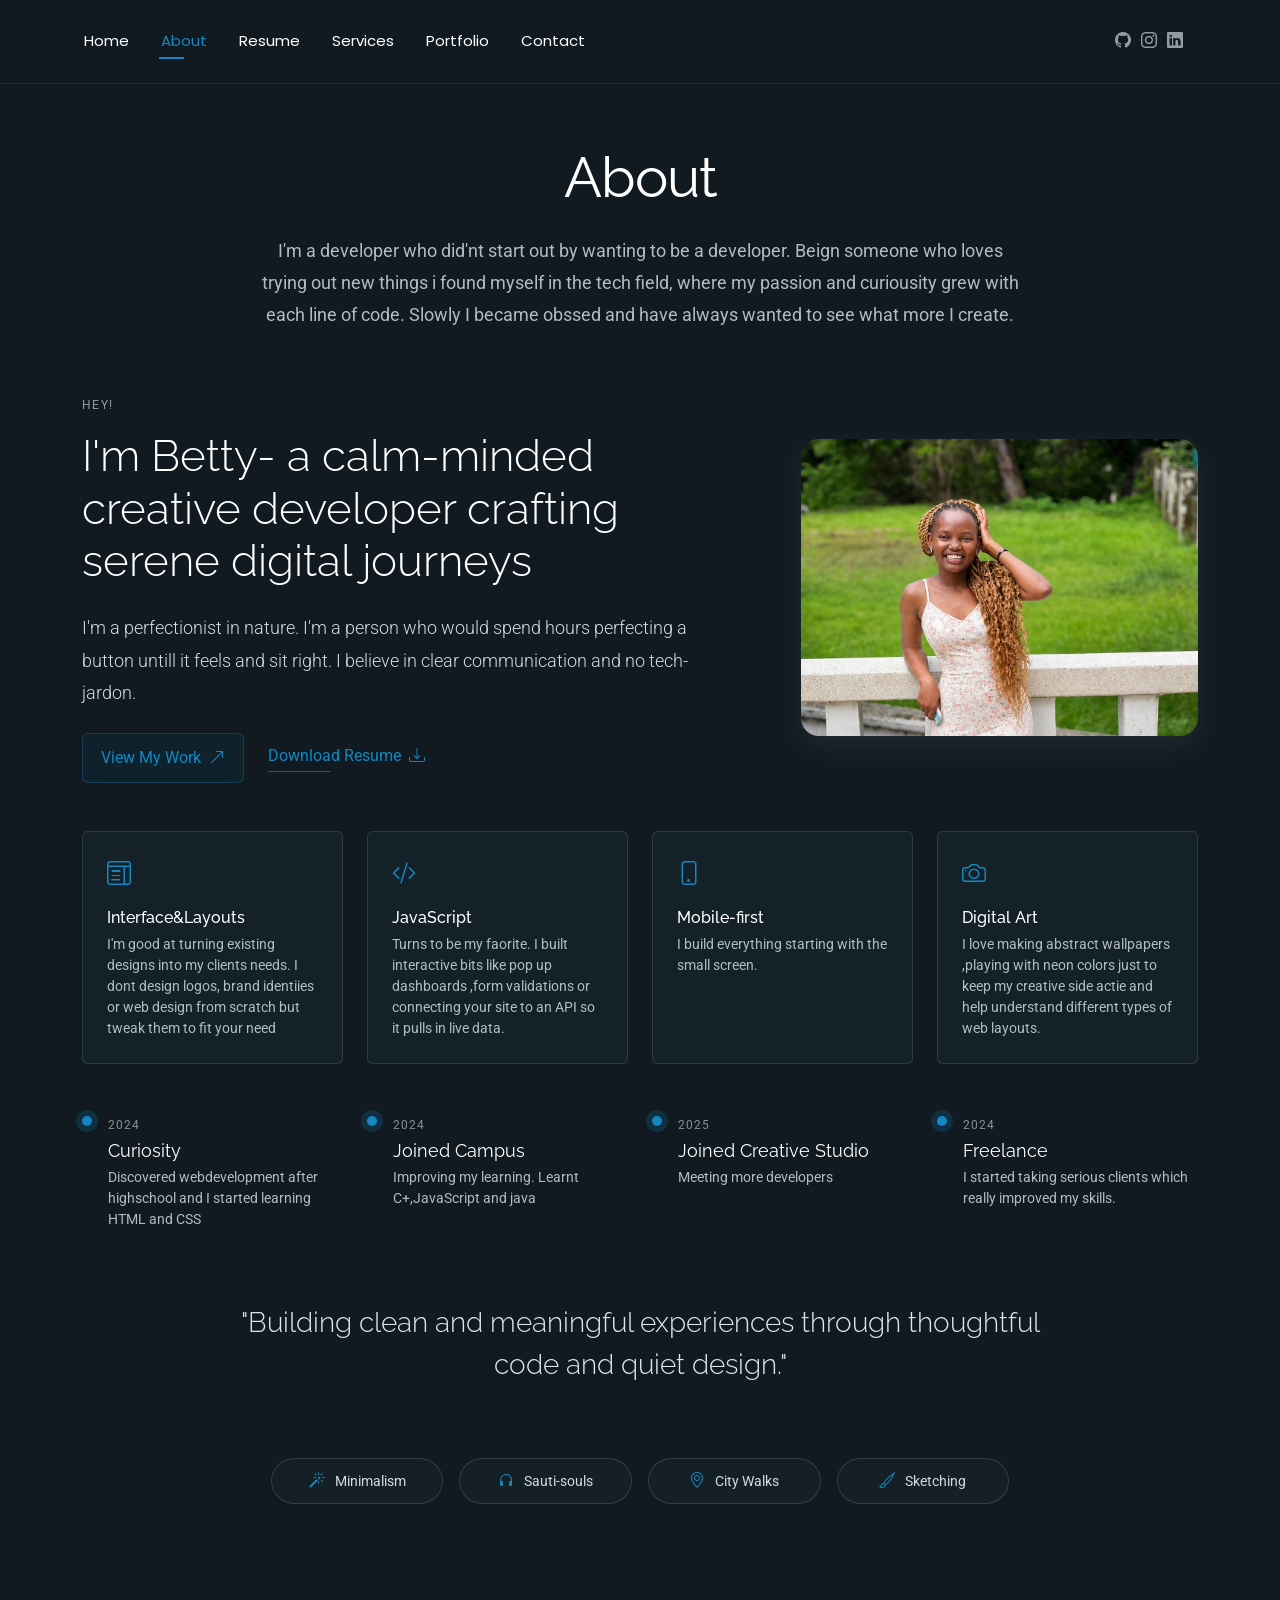
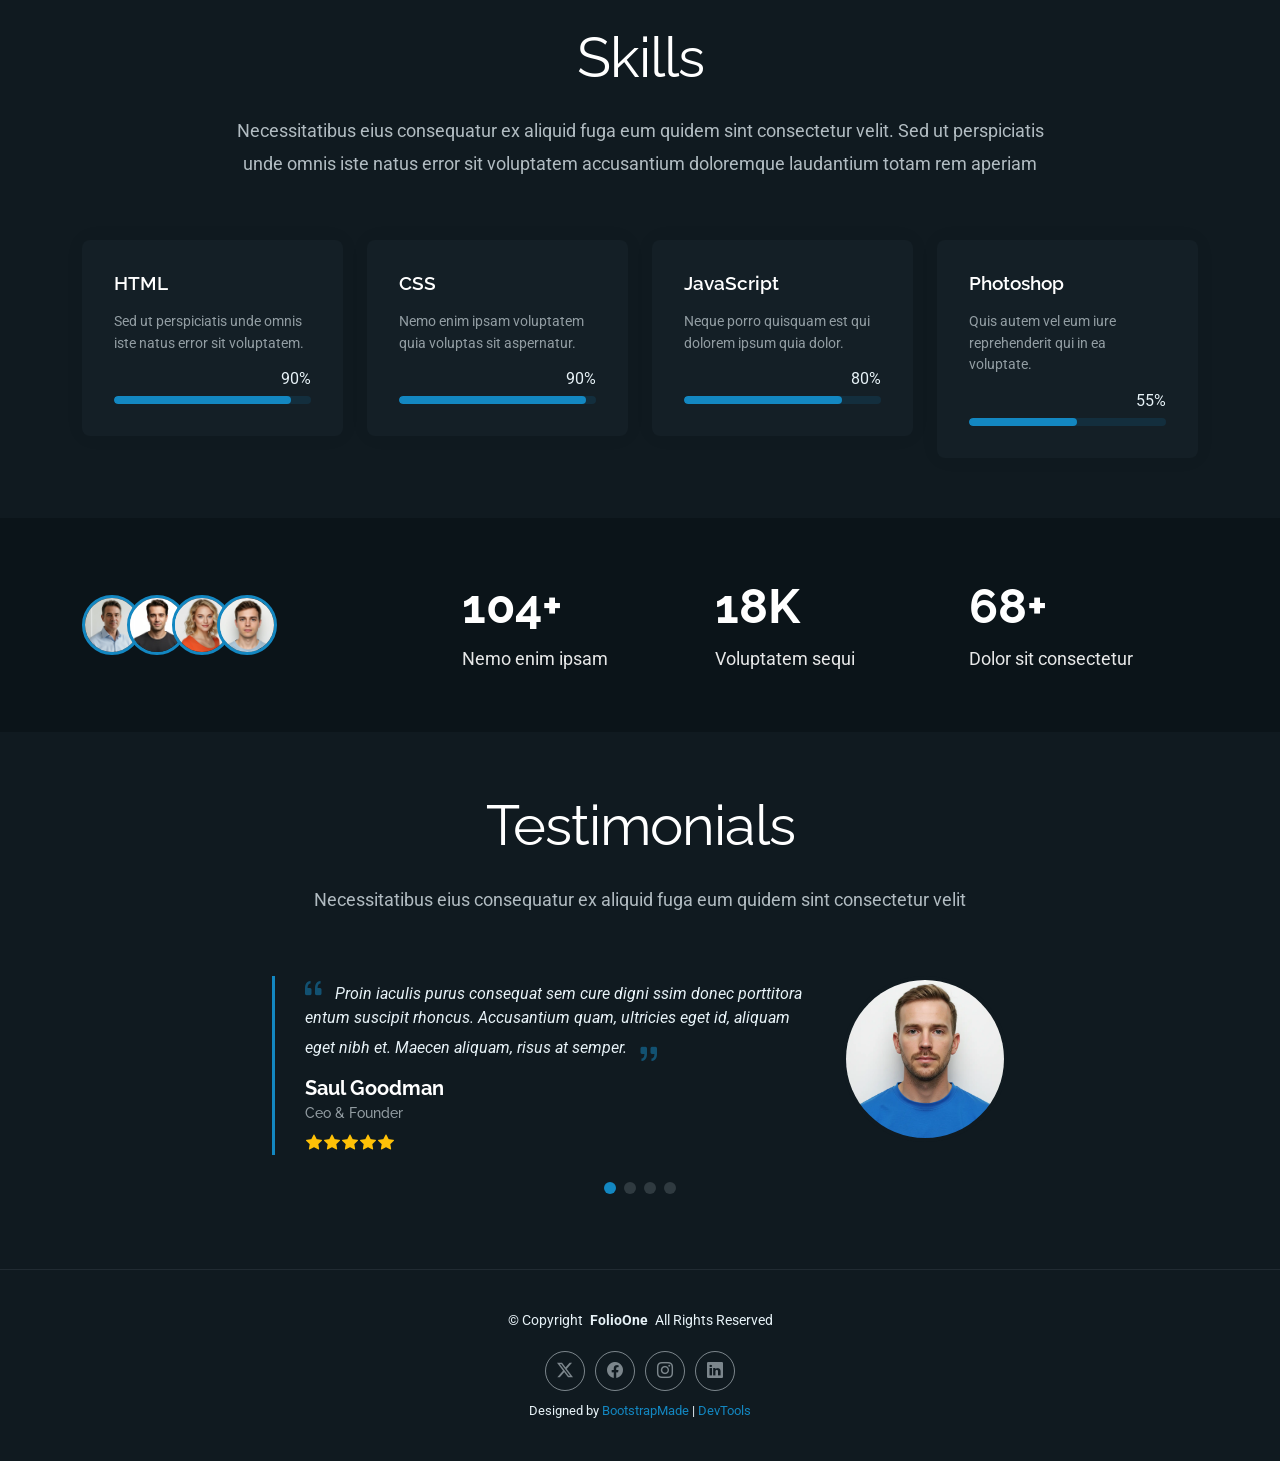
==== FolioOne/about.html @ 1ecd0d60 "my first commit" ====
<!DOCTYPE html>
<html lang="en">

<head>
  <meta charset="utf-8">
  <meta content="width=device-width, initial-scale=1.0" name="viewport">
  <title>About - betty-mutheu</title>
  <meta name="description" content="">
  <meta name="keywords" content="">

  <!-- Favicons -->
  <link href="assets/img/favicon.png" rel="icon">
  <link href="assets/img/apple-touch-icon.png" rel="apple-touch-icon">

  <!-- Fonts -->
  <link href="https://fonts.googleapis.com" rel="preconnect">
  <link href="https://fonts.gstatic.com" rel="preconnect" crossorigin>
  <link href="https://fonts.googleapis.com/css2?family=Roboto:ital,wght@0,100;0,300;0,400;0,500;0,700;0,900;1,100;1,300;1,400;1,500;1,700;1,900&family=Poppins:ital,wght@0,100;0,200;0,300;0,400;0,500;0,600;0,700;0,800;0,900;1,100;1,200;1,300;1,400;1,500;1,600;1,700;1,800;1,900&family=Raleway:ital,wght@0,100;0,200;0,300;0,400;0,500;0,600;0,700;0,800;0,900;1,100;1,200;1,300;1,400;1,500;1,600;1,700;1,800;1,900&display=swap" rel="stylesheet">

  <!-- Vendor CSS Files -->
  <link href="assets/vendor/bootstrap/css/bootstrap.min.css" rel="stylesheet">
  <link href="assets/vendor/bootstrap-icons/bootstrap-icons.css" rel="stylesheet">
  <link href="assets/vendor/aos/aos.css" rel="stylesheet">
  <link href="assets/vendor/swiper/swiper-bundle.min.css" rel="stylesheet">
  <link href="assets/vendor/glightbox/css/glightbox.min.css" rel="stylesheet">

  <!-- Main CSS File -->
  <link href="assets/css/main.css" rel="stylesheet">

  <!-- =======================================================
  * Template Name: FolioOne
  * Template URL: https://bootstrapmade.com/folioone-bootstrap-portfolio-website-template/
  * Updated: Aug 23 2025 with Bootstrap v5.3.7
  * Author: BootstrapMade.com
  * License: https://bootstrapmade.com/license/
  ======================================================== -->
</head>

<body class="about-page">

  <header id="header" class="header d-flex align-items-center light-background sticky-top">
    <div class="container position-relative d-flex align-items-center justify-content-between">

      <!-- <a href="index.html" class="logo d-flex align-items-center me-auto me-xl-0">
      <img src="assets/img/logo.webp" alt="">
      <h1 class="sitename">FolioOne</h1> 
    </a> -->

      <nav id="navmenu" class="navmenu">
        <ul>
          <li><a href="index.html">Home</a></li>
          <li><a href="about.html" class="active">About</a></li>
          <li><a href="resume.html">Resume</a></li>
          <li><a href="services.html">Services</a></li>
          <li><a href="portfolio.html">Portfolio</a></li>
          <li><a href="contact.html">Contact</a></li>
        </ul>
        <i class="mobile-nav-toggle d-xl-none bi bi-list"></i>
      </nav>

      <div class="header-social-links">
        <a href="https://github.com/BettyInCode" class="github"><i class="bi bi-github"></i></a>
        <a href="https://www.instagram.com/miss.mutheu_b?stkn=MXByYXBncjUydWx3aQ%3D%3D" class="instagram"><i class="bi bi-instagram"></i></a>
        <a href="https://www.linkedin.com/in/betty-mutheu-70a100353/"" class="linkedin"><i class="bi bi-linkedin"></i></a>
      </div>

    </div>
  </header>

  <main class="main">

    <!-- About Section -->
    <section id="about" class="about section">

      <!-- Section Title -->
      <div class="container section-title" data-aos="fade-up">
        <h2>About</h2>
        <p>I'm a developer who did'nt start out by wanting to be a developer. Beign someone who loves trying out new things i found myself in the tech field,
          where my passion and curiousity grew with each line of code. Slowly I became obssed and have always wanted to see what more I create.
        </p>
      </div><!-- End Section Title -->

      <div class="container" data-aos="fade-up" data-aos-delay="100">

        <!-- Intro + Photo -->
        <div class="row align-items-center justify-content-between gy-5 mb-5">
          <div class="col-lg-7" data-aos="fade-right" data-aos-delay="150">
            <div class="intro-content">
              <span class="eyebrow">Hey!</span>
              <h2 class="headline">I'm Betty- a calm-minded creative developer crafting serene digital journeys</h2>
              <p class="lead">
                I'm a perfectionist in nature. I'm a person who would spend hours perfecting a button untill it feels and sit right.
                I believe in clear communication and no tech-jardon.
              </p>

              <div class="cta-group">
                <a href="#portfolio" class="btn-ghost">
                  View My Work <i class="bi bi-arrow-up-right"></i>
                </a>
                <a href="#" class="link-underline">
                  Download Resume <i class="bi bi-download"></i>
                </a>
              </div>
            </div>
          </div>

          <div class="col-lg-5" data-aos="zoom-in" data-aos-delay="250">
            <figure class="profile-figure text-center text-lg-end">
              <img src="assets/img/profile/Katheu.jpg" alt="Portrait of Betty" class="img-fluid profile-photo">
            </figure>
          </div>
        </div>
        <!-- End Intro + Photo -->

        <!-- Skills Grid -->
        <div class="mb-5">
          <div class="row g-4">
            <div class="col-6 col-md-4 col-lg-3" data-aos="fade-up" data-aos-delay="120">
              <div class="skill-item">
                <i class="bi bi-layout-text-window"></i>
                <h3>Interface&Layouts</h3>
                <p>I'm good at turning existing designs into my clients needs. I dont design logos, brand identiies or web design 
                  from scratch but tweak them to fit your need</p>
              </div>
            </div>
            <div class="col-6 col-md-4 col-lg-3" data-aos="fade-up" data-aos-delay="180">
              <div class="skill-item">
                <i class="bi bi-code-slash"></i>
                <h3>JavaScript</h3>
                <p>Turns to be my faorite. I built interactive bits like pop up dashboards ,form validations or connecting your 
                  site to an API so it pulls in live data.
                </p>
              </div>
            </div>
            <div class="col-6 col-md-4 col-lg-3" data-aos="fade-up" data-aos-delay="240">
              <div class="skill-item">
                <i class="bi bi-phone"></i>
                <h3>Mobile-first</h3>
                <p>I build everything starting with the small screen.</p>
              </div>
            </div>
            <div class="col-6 col-md-4 col-lg-3" data-aos="fade-up" data-aos-delay="300">
              <div class="skill-item">
                <i class="bi bi-camera"></i>
                <h3>Digital Art</h3>
                <p>I love making abstract wallpapers ,playing with neon colors just to keep my creative side actie and help 
                  understand different types of web layouts.
                </p>
              </div>
            </div>
          </div>
        </div>
        <!-- End Skills Grid -->

        <!-- Journey Timeline -->
        <div class="mb-5">
          <div class="row g-4">
            <div class="col-md-6 col-lg-3" data-aos="fade-up" data-aos-delay="120">
              <article class="timeline-item">
                <span class="dot"></span>
                <time>2024</time>
                <h4>Curiosity</h4>
                <p>Discovered webdevelopment after highschool and I started learning HTML and CSS</p>
              </article>
            </div>
            <div class="col-md-6 col-lg-3" data-aos="fade-up" data-aos-delay="180">
              <article class="timeline-item">
                <span class="dot"></span>
                <time>2024</time>
                <h4>Joined Campus</h4>
                <p>Improving my learning. Learnt C+,JavaScript and java</p>
              </article>
            </div>
            <div class="col-md-6 col-lg-3" data-aos="fade-up" data-aos-delay="240">
              <article class="timeline-item">
                <span class="dot"></span>
                <time>2025</time>
                <h4>Joined Creative Studio</h4>
                <p>Meeting more developers</p>
              </article>
            </div>
            <div class="col-md-6 col-lg-3" data-aos="fade-up" data-aos-delay="300">
              <article class="timeline-item">
                <span class="dot"></span>
                <time>2024</time>
                <h4>Freelance</h4>
                <p>I started taking serious clients which really improved my skills.</p>
              </article>
            </div>
          </div>
        </div>
        <!-- End Journey Timeline -->

        <!-- Quote -->
        <blockquote class="personal-quote text-center mb-5" data-aos="fade-down" data-aos-delay="200">
          <p>"Building clean and meaningful experiences through thoughtful code and quiet design."</p>
        </blockquote>
        <!-- End Quote -->

        <!-- Fun Facts -->
        <div class="row g-3 justify-content-center">
          <div class="col-6 col-md-3 col-lg-2" data-aos="zoom-in" data-aos-delay="120">
            <div class="fact-pill">
              <i class="bi bi-magic"></i>
              <span>Minimalism</span>
            </div>
          </div>
          <div class="col-6 col-md-3 col-lg-2" data-aos="zoom-in" data-aos-delay="160">
            <div class="fact-pill">
              <i class="bi bi-headphones"></i>
              <span>Sauti-souls</span>
            </div>
          </div>
          <div class="col-6 col-md-3 col-lg-2" data-aos="zoom-in" data-aos-delay="200">
            <div class="fact-pill">
              <i class="bi bi-geo-alt"></i>
              <span>City Walks</span>
            </div>
          </div>
          <div class="col-6 col-md-3 col-lg-2" data-aos="zoom-in" data-aos-delay="240">
            <div class="fact-pill">
              <i class="bi bi-brush"></i>
              <span>Sketching</span>
            </div>
          </div>
        </div>
        <!-- End Fun Facts -->

      </div>

    </section><!-- /About Section -->

    <!-- Skills Section -->
    <section id="skills" class="skills section">

      <!-- Section Title -->
      <div class="container section-title" data-aos="fade-up">
        <h2>Skills</h2>
        <p>Necessitatibus eius consequatur ex aliquid fuga eum quidem sint consectetur velit. Sed ut perspiciatis unde omnis iste natus error sit voluptatem accusantium doloremque laudantium totam rem aperiam</p>
      </div><!-- End Section Title -->

      <div class="container" data-aos="fade-up" data-aos-delay="100">

        <div class="row g-4 skills-animation">

          <div class="col-md-6 col-lg-3" data-aos="fade-up" data-aos-delay="100">
            <div class="skill-box">
              <h3>HTML</h3>
              <p>Sed ut perspiciatis unde omnis iste natus error sit voluptatem.</p>
              <span class="text-end d-block">90%</span>
              <div class="progress">
                <div class="progress-bar" role="progressbar" aria-valuenow="90" aria-valuemin="0" aria-valuemax="100"></div>
              </div>
            </div>
          </div>

          <div class="col-md-6 col-lg-3" data-aos="fade-up" data-aos-delay="200">
            <div class="skill-box">
              <h3>CSS</h3>
              <p>Nemo enim ipsam voluptatem quia voluptas sit aspernatur.</p>
              <span class="text-end d-block">90%</span>
              <div class="progress">
                <div class="progress-bar" role="progressbar" aria-valuenow="95" aria-valuemin="0" aria-valuemax="100"></div>
              </div>
            </div>
          </div>

          <div class="col-md-6 col-lg-3" data-aos="fade-up" data-aos-delay="300">
            <div class="skill-box">
              <h3>JavaScript</h3>
              <p>Neque porro quisquam est qui dolorem ipsum quia dolor.</p>
              <span class="text-end d-block">80%</span>
              <div class="progress">
                <div class="progress-bar" role="progressbar" aria-valuenow="80" aria-valuemin="0" aria-valuemax="100"></div>
              </div>
            </div>
          </div>

          <div class="col-md-6 col-lg-3" data-aos="fade-up" data-aos-delay="400">
            <div class="skill-box">
              <h3>Photoshop</h3>
              <p>Quis autem vel eum iure reprehenderit qui in ea voluptate.</p>
              <span class="text-end d-block">55%</span>
              <div class="progress">
                <div class="progress-bar" role="progressbar" aria-valuenow="55" aria-valuemin="0" aria-valuemax="100">
                </div>
              </div>
            </div>
          </div>

        </div>

      </div>

    </section><!-- /Skills Section -->

    <!-- Stats Section -->
    <section id="stats" class="stats section dark-background">

      <div class="container" data-aos="fade-up" data-aos-delay="100">

        <div class="row align-items-center">
          <div class="col-lg-4" data-aos="fade-up" data-aos-delay="200">
            <div class="avatars d-flex align-items-center">
              <img src="assets/img/person/person-m-2.webp" alt="Avatar 1" class="rounded-circle" loading="lazy">
              <img src="assets/img/person/person-m-3.webp" alt="Avatar 2" class="rounded-circle" loading="lazy">
              <img src="assets/img/person/person-f-5.webp" alt="Avatar 3" class="rounded-circle" loading="lazy">
              <img src="assets/img/person/person-m-5.webp" alt="Avatar 4" class="rounded-circle" loading="lazy">
            </div>
          </div>

          <div class="col-lg-8">
            <div class="row counters">
              <div class="col-md-4" data-aos="fade-up" data-aos-delay="300">
                <h2><span data-purecounter-start="0" data-purecounter-end="185" data-purecounter-duration="1" class="purecounter"></span>+</h2>
                <p>Nemo enim ipsam</p>
              </div>

              <div class="col-md-4" data-aos="fade-up" data-aos-delay="400">
                <h2><span data-purecounter-start="0" data-purecounter-end="32" data-purecounter-duration="1" class="purecounter"></span>K</h2>
                <p>Voluptatem sequi</p>
              </div>

              <div class="col-md-4" data-aos="fade-up" data-aos-delay="500">
                <h2><span data-purecounter-start="0" data-purecounter-end="128" data-purecounter-duration="1" class="purecounter"></span>+</h2>
                <p>Dolor sit consectetur</p>
              </div>
            </div>
          </div>
        </div>
      </div>

    </section><!-- /Stats Section -->

    <!-- Testimonials Section -->
    <section id="testimonials" class="testimonials section">

      <!-- Section Title -->
      <div class="container section-title" data-aos="fade-up">
        <h2>Testimonials</h2>
        <p>Necessitatibus eius consequatur ex aliquid fuga eum quidem sint consectetur velit</p>
      </div><!-- End Section Title -->

      <div class="container" data-aos="fade-up" data-aos-delay="100">

        <div class="swiper init-swiper">
          <script type="application/json" class="swiper-config">
            {
              "loop": true,
              "speed": 600,
              "autoplay": {
                "delay": 5000
              },
              "slidesPerView": "auto",
              "pagination": {
                "el": ".swiper-pagination",
                "type": "bullets",
                "clickable": true
              }
            }
          </script>
          <div class="swiper-wrapper">

            <div class="swiper-slide">
              <div class="testimonial-item">
                <div class="row gy-4 justify-content-center">
                  <div class="col-lg-6">
                    <div class="testimonial-content">
                      <p>
                        <i class="bi bi-quote quote-icon-left"></i>
                        <span>Proin iaculis purus consequat sem cure digni ssim donec porttitora entum suscipit rhoncus. Accusantium quam, ultricies eget id, aliquam eget nibh et. Maecen aliquam, risus at semper.</span>
                        <i class="bi bi-quote quote-icon-right"></i>
                      </p>
                      <h3>Saul Goodman</h3>
                      <h4>Ceo &amp; Founder</h4>
                      <div class="stars">
                        <i class="bi bi-star-fill"></i><i class="bi bi-star-fill"></i><i class="bi bi-star-fill"></i><i class="bi bi-star-fill"></i><i class="bi bi-star-fill"></i>
                      </div>
                    </div>
                  </div>
                  <div class="col-lg-2 text-center">
                    <img src="assets/img/person/person-m-9.webp" class="img-fluid testimonial-img" alt="">
                  </div>
                </div>
              </div>
            </div><!-- End testimonial item -->

            <div class="swiper-slide">
              <div class="testimonial-item">
                <div class="row gy-4 justify-content-center">
                  <div class="col-lg-6">
                    <div class="testimonial-content">
                      <p>
                        <i class="bi bi-quote quote-icon-left"></i>
                        <span>Export tempor illum tamen malis malis eram quae irure esse labore quem cillum quid cillum eram malis quorum velit fore eram velit sunt aliqua noster fugiat irure amet legam anim culpa.</span>
                        <i class="bi bi-quote quote-icon-right"></i>
                      </p>
                      <h3>Sara Wilsson</h3>
                      <h4>Designer</h4>
                      <div class="stars">
                        <i class="bi bi-star-fill"></i><i class="bi bi-star-fill"></i><i class="bi bi-star-fill"></i><i class="bi bi-star-fill"></i><i class="bi bi-star-fill"></i>
                      </div>
                    </div>
                  </div>
                  <div class="col-lg-2 text-center">
                    <img src="assets/img/person/person-f-5.webp" class="img-fluid testimonial-img" alt="">
                  </div>
                </div>
              </div>
            </div><!-- End testimonial item -->

            <div class="swiper-slide">
              <div class="testimonial-item">
                <div class="row gy-4 justify-content-center">
                  <div class="col-lg-6">
                    <div class="testimonial-content">
                      <p>
                        <i class="bi bi-quote quote-icon-left"></i>
                        <span>Enim nisi quem export duis labore cillum quae magna enim sint quorum nulla quem veniam duis minim tempor labore quem eram duis noster aute amet eram fore quis sint minim.</span>
                        <i class="bi bi-quote quote-icon-right"></i>
                      </p>
                      <h3>Jena Karlis</h3>
                      <h4>Store Owner</h4>
                      <div class="stars">
                        <i class="bi bi-star-fill"></i><i class="bi bi-star-fill"></i><i class="bi bi-star-fill"></i><i class="bi bi-star-fill"></i><i class="bi bi-star-fill"></i>
                      </div>
                    </div>
                  </div>
                  <div class="col-lg-2 text-center">
                    <img src="assets/img/person/person-f-12.webp" class="img-fluid testimonial-img" alt="">
                  </div>
                </div>
              </div>
            </div><!-- End testimonial item -->

            <div class="swiper-slide">
              <div class="testimonial-item">
                <div class="row gy-4 justify-content-center">
                  <div class="col-lg-6">
                    <div class="testimonial-content">
                      <p>
                        <i class="bi bi-quote quote-icon-left"></i>
                        <span>Fugiat enim eram quae cillum dolore dolor amet nulla culpa multos export minim fugiat minim velit minim dolor enim duis veniam ipsum anim magna sunt elit fore quem dolore labore illum veniam.</span>
                        <i class="bi bi-quote quote-icon-right"></i>
                      </p>
                      <h3>John Larson</h3>
                      <h4>Entrepreneur</h4>
                      <div class="stars">
                        <i class="bi bi-star-fill"></i><i class="bi bi-star-fill"></i><i class="bi bi-star-fill"></i><i class="bi bi-star-fill"></i><i class="bi bi-star-fill"></i>
                      </div>
                    </div>
                  </div>
                  <div class="col-lg-2 text-center">
                    <img src="assets/img/person/person-m-12.webp" class="img-fluid testimonial-img" alt="">
                  </div>
                </div>
              </div>
            </div><!-- End testimonial item -->

          </div>
          <div class="swiper-pagination"></div>
        </div>

      </div>

    </section><!-- /Testimonials Section -->

  </main>

  <footer id="footer" class="footer">

    <div class="container">
      <div class="copyright text-center ">
        <p>© <span>Copyright</span> <strong class="px-1 sitename">FolioOne</strong> <span>All Rights Reserved<br></span></p>
      </div>
      <div class="social-links d-flex justify-content-center">
        <a href=""><i class="bi bi-twitter-x"></i></a>
        <a href=""><i class="bi bi-facebook"></i></a>
        <a href=""><i class="bi bi-instagram"></i></a>
        <a href=""><i class="bi bi-linkedin"></i></a>
      </div>
      <div class="credits">
        <!-- All the links in the footer should remain intact. -->
        <!-- You can delete the links only if you've purchased the pro version. -->
        <!-- Licensing information: https://bootstrapmade.com/license/ -->
        <!-- Purchase the pro version with working PHP/AJAX contact form: [buy-url] -->
        Designed by <a href="https://bootstrapmade.com/">BootstrapMade</a> | <a href="https://bootstrapmade.com/tools/">DevTools</a>
      </div>
    </div>

  </footer>

  <!-- Scroll Top -->
  <a href="#" id="scroll-top" class="scroll-top d-flex align-items-center justify-content-center"><i class="bi bi-arrow-up-short"></i></a>

  <!-- Preloader -->
  <div id="preloader"></div>

  <!-- Vendor JS Files -->
  <script src="assets/vendor/bootstrap/js/bootstrap.bundle.min.js"></script>
  <script src="assets/vendor/php-email-form/validate.js"></script>
  <script src="assets/vendor/aos/aos.js"></script>
  <script src="assets/vendor/typed.js/typed.umd.js"></script>
  <script src="assets/vendor/waypoints/noframework.waypoints.js"></script>
  <script src="assets/vendor/purecounter/purecounter_vanilla.js"></script>
  <script src="assets/vendor/swiper/swiper-bundle.min.js"></script>
  <script src="assets/vendor/imagesloaded/imagesloaded.pkgd.min.js"></script>
  <script src="assets/vendor/isotope-layout/isotope.pkgd.min.js"></script>
  <script src="assets/vendor/glightbox/js/glightbox.min.js"></script>

  <!-- Main JS File -->
  <script src="assets/js/main.js"></script>

</body>

</html>
---- FolioOne/assets/css/main.css ----
/**
* Template Name: FolioOne
* Template URL: https://bootstrapmade.com/folioone-bootstrap-portfolio-website-template/
* Updated: Aug 23 2025 with Bootstrap v5.3.7
* Author: BootstrapMade.com
* License: https://bootstrapmade.com/license/
*/

/*--------------------------------------------------------------
# Font & Color Variables
# Help: https://bootstrapmade.com/color-system/
--------------------------------------------------------------*/
/* Fonts */
:root {
  --default-font: "Roboto",  system-ui, -apple-system, "Segoe UI", Roboto, "Helvetica Neue", Arial, "Noto Sans", "Liberation Sans", sans-serif, "Apple Color Emoji", "Segoe UI Emoji", "Segoe UI Symbol", "Noto Color Emoji";
  --heading-font: "Raleway",  sans-serif;
  --nav-font: "Poppins",  sans-serif;
}

/* Global Colors - The following color variables are used throughout the website. Updating them here will change the color scheme of the entire website */
:root { 
  --background-color: #101a20; /* Background color for the entire website, including individual sections */
  --default-color: #e7f2f7; /* Default color used for the majority of the text content across the entire website */
  --heading-color: #ffffff; /* Color for headings, subheadings and title throughout the website */
  --accent-color: #1387c1; /* Accent color that represents your brand on the website. It's used for buttons, links, and other elements that need to stand out */
  --surface-color: #141f26; /* The surface color is used as a background of boxed elements within sections, such as cards, icon boxes, or other elements that require a visual separation from the global background. */
  --contrast-color: #ffffff; /* Contrast color for text, ensuring readability against backgrounds of accent, heading, or default colors. */
}

/* Nav Menu Colors - The following color variables are used specifically for the navigation menu. They are separate from the global colors to allow for more customization options */
:root {
  --nav-color: #ffffff;  /* The default color of the main navmenu links */
  --nav-hover-color: #1387c1; /* Applied to main navmenu links when they are hovered over or active */
  --nav-mobile-background-color: #213642; /* Used as the background color for mobile navigation menu */
  --nav-dropdown-background-color: #051117; /* Used as the background color for dropdown items that appear when hovering over primary navigation items */
  --nav-dropdown-color: #e7f2f7; /* Used for navigation links of the dropdown items in the navigation menu. */
  --nav-dropdown-hover-color: #1387c1; /* Similar to --nav-hover-color, this color is applied to dropdown navigation links when they are hovered over. */
}

/* Color Presets - These classes override global colors when applied to any section or element, providing reuse of the sam color scheme. */

.light-background {
  --background-color: #142027;
  --surface-color: #325264;
}

.dark-background {
  --background-color: #0b1419;
  --default-color: #ffffff;
  --heading-color: #ffffff;
  --surface-color: #252525;
  --contrast-color: #ffffff;
}

/* Smooth scroll */
:root {
  scroll-behavior: smooth;
}

/*--------------------------------------------------------------
# General Styling & Shared Classes
--------------------------------------------------------------*/
body {
  color: var(--default-color);
  background-color: var(--background-color);
  font-family: var(--default-font);
}

a {
  color: var(--accent-color);
  text-decoration: none;
  transition: 0.3s;
}

a:hover {
  color: color-mix(in srgb, var(--accent-color), transparent 25%);
  text-decoration: none;
}

h1,
h2,
h3,
h4,
h5,
h6 {
  color: var(--heading-color);
  font-family: var(--heading-font);
}

/* PHP Email Form Messages
------------------------------*/
.php-email-form .error-message {
  display: none;
  background: #df1529;
  color: #ffffff;
  text-align: left;
  padding: 15px;
  margin-bottom: 24px;
  font-weight: 600;
}

.php-email-form .sent-message {
  display: none;
  color: #ffffff;
  background: #059652;
  text-align: center;
  padding: 15px;
  margin-bottom: 24px;
  font-weight: 600;
}

.php-email-form .loading {
  display: none;
  background: var(--surface-color);
  text-align: center;
  padding: 15px;
  margin-bottom: 24px;
}

.php-email-form .loading:before {
  content: "";
  display: inline-block;
  border-radius: 50%;
  width: 24px;
  height: 24px;
  margin: 0 10px -6px 0;
  border: 3px solid var(--accent-color);
  border-top-color: var(--surface-color);
  animation: php-email-form-loading 1s linear infinite;
}

@keyframes php-email-form-loading {
  0% {
    transform: rotate(0deg);
  }

  100% {
    transform: rotate(360deg);
  }
}

/*--------------------------------------------------------------
# Global Header
--------------------------------------------------------------*/
.header {
  --background-color: rgba(255, 255, 255, 0);
  color: var(--default-color);
  background-color: var(--background-color);
  padding: 15px 0;
  transition: all 0.5s;
  z-index: 997;
  border-bottom: 1px solid color-mix(in srgb, var(--default-color), transparent 92%);
}

.header .logo {
  line-height: 1;
}

.header .logo img {
  max-height: 36px;
  margin-right: 8px;
}

.header .logo h1 {
  font-size: 32px;
  margin: 0;
  font-weight: 400;
  color: var(--heading-color);
}

.header .header-social-links {
  padding-right: 15px;
}

.header .header-social-links a {
  color: color-mix(in srgb, var(--default-color), transparent 40%);
  padding-left: 6px;
  display: inline-block;
  transition: 0.3s;
  font-size: 16px;
}

.header .header-social-links a:hover {
  color: var(--default-color);
}

.header .header-social-links a i {
  line-height: 0px;
}

@media (max-width: 1200px) {
  .header .logo {
    order: 1;
  }

  .header .header-social-links {
    order: 2;
  }

  .header .navmenu {
    order: 3;
  }
}

/* Global Header on Scroll
------------------------------*/
.scrolled .header {
  --background-color: rgba(16, 26, 32, 0.9);
}

/*--------------------------------------------------------------
# Navigation Menu
--------------------------------------------------------------*/
/* Desktop Navigation */
@media (min-width: 1200px) {
  .navmenu {
    padding: 0;
  }

  .navmenu ul {
    margin: 0;
    padding: 0;
    display: flex;
    list-style: none;
    align-items: center;
  }

  .navmenu li {
    position: relative;
  }

  .navmenu>ul>li {
    white-space: nowrap;
    padding: 15px 28px 15px 0;
  }

  .navmenu>ul>li:last-child {
    padding-right: 0;
  }

  .navmenu a,
  .navmenu a:focus {
    color: var(--nav-color);
    font-size: 15px;
    padding: 0 2px;
    font-family: var(--nav-font);
    font-weight: 400;
    display: flex;
    align-items: center;
    justify-content: space-between;
    white-space: nowrap;
    transition: 0.3s;
    position: relative;
  }

  .navmenu a i,
  .navmenu a:focus i {
    font-size: 12px;
    line-height: 0;
    margin-left: 5px;
    transition: 0.3s;
  }

  .navmenu>ul>li>a:before {
    content: "";
    position: absolute;
    height: 2px;
    bottom: -6px;
    left: 0;
    background-color: var(--nav-hover-color);
    visibility: hidden;
    width: 0px;
    transition: all 0.3s ease-in-out 0s;
  }

  .navmenu a:hover:before,
  .navmenu li:hover>a:before,
  .navmenu .active:before {
    visibility: visible;
    width: 25px;
  }

  .navmenu li:hover>a,
  .navmenu .active,
  .navmenu .active:focus {
    color: var(--nav-hover-color);
  }

  .navmenu .dropdown ul {
    margin: 0;
    padding: 10px 0;
    background: var(--nav-dropdown-background-color);
    display: block;
    position: absolute;
    visibility: hidden;
    left: -5px;
    top: 130%;
    opacity: 0;
    transition: 0.3s;
    border-radius: 4px;
    z-index: 99;
    box-shadow: 0px 0px 30px rgba(0, 0, 0, 0.1);
  }

  .navmenu .dropdown ul li {
    min-width: 200px;
  }

  .navmenu .dropdown ul a {
    padding: 10px 20px;
    font-size: 15px;
    text-transform: none;
    color: var(--nav-dropdown-color);
  }

  .navmenu .dropdown ul a i {
    font-size: 12px;
  }

  .navmenu .dropdown ul a:hover,
  .navmenu .dropdown ul .active:hover,
  .navmenu .dropdown ul li:hover>a {
    color: var(--nav-dropdown-hover-color);
  }

  .navmenu .dropdown:hover>ul {
    opacity: 1;
    top: 100%;
    visibility: visible;
  }

  .navmenu .dropdown .dropdown ul {
    top: 0;
    left: -90%;
    visibility: hidden;
  }

  .navmenu .dropdown .dropdown:hover>ul {
    opacity: 1;
    top: 0;
    left: -100%;
    visibility: visible;
  }
}

/* Mobile Navigation */
@media (max-width: 1199px) {
  .mobile-nav-toggle {
    color: var(--nav-color);
    font-size: 28px;
    line-height: 0;
    margin-right: 10px;
    cursor: pointer;
    transition: color 0.3s;
  }

  .navmenu {
    padding: 0;
    z-index: 9997;
  }

  .navmenu ul {
    display: none;
    list-style: none;
    position: absolute;
    inset: 60px 20px 20px 20px;
    padding: 10px 0;
    margin: 0;
    border-radius: 6px;
    background-color: var(--nav-mobile-background-color);
    border: 1px solid color-mix(in srgb, var(--default-color), transparent 90%);
    box-shadow: none;
    overflow-y: auto;
    transition: 0.3s;
    z-index: 9998;
  }

  .navmenu a,
  .navmenu a:focus {
    color: var(--nav-dropdown-color);
    padding: 10px 20px;
    font-family: var(--nav-font);
    font-size: 17px;
    font-weight: 500;
    display: flex;
    align-items: center;
    justify-content: space-between;
    white-space: nowrap;
    transition: 0.3s;
  }

  .navmenu a i,
  .navmenu a:focus i {
    font-size: 12px;
    line-height: 0;
    margin-left: 5px;
    width: 30px;
    height: 30px;
    display: flex;
    align-items: center;
    justify-content: center;
    border-radius: 50%;
    transition: 0.3s;
    background-color: color-mix(in srgb, var(--accent-color), transparent 90%);
  }

  .navmenu a i:hover,
  .navmenu a:focus i:hover {
    background-color: var(--accent-color);
    color: var(--contrast-color);
  }

  .navmenu a:hover,
  .navmenu .active,
  .navmenu .active:focus {
    color: var(--nav-dropdown-hover-color);
  }

  .navmenu .active i,
  .navmenu .active:focus i {
    background-color: var(--accent-color);
    color: var(--contrast-color);
    transform: rotate(180deg);
  }

  .navmenu .dropdown ul {
    position: static;
    display: none;
    z-index: 99;
    padding: 10px 0;
    margin: 10px 20px;
    background-color: var(--nav-dropdown-background-color);
    transition: all 0.5s ease-in-out;
  }

  .navmenu .dropdown ul ul {
    background-color: rgba(33, 37, 41, 0.1);
  }

  .navmenu .dropdown>.dropdown-active {
    display: block;
    background-color: rgba(33, 37, 41, 0.03);
  }

  .mobile-nav-active {
    overflow: hidden;
  }

  .mobile-nav-active .mobile-nav-toggle {
    color: #fff;
    position: absolute;
    font-size: 32px;
    top: 15px;
    right: 15px;
    margin-right: 0;
    z-index: 9999;
  }

  .mobile-nav-active .navmenu {
    position: fixed;
    overflow: hidden;
    inset: 0;
    background: rgba(33, 37, 41, 0.8);
    transition: 0.3s;
  }

  .mobile-nav-active .navmenu>ul {
    display: block;
  }
}

/*--------------------------------------------------------------
# Global Footer
--------------------------------------------------------------*/
.footer {
  color: var(--default-color);
  background-color: var(--background-color);
  font-size: 14px;
  padding: 40px 0;
  position: relative;
  border-top: 1px solid color-mix(in srgb, var(--default-color), transparent 92%);
}

.footer .copyright p {
  margin-bottom: 0;
}

.footer .social-links {
  margin-top: 20px;
}

.footer .social-links a {
  display: flex;
  align-items: center;
  justify-content: center;
  width: 40px;
  height: 40px;
  border-radius: 50%;
  border: 1px solid color-mix(in srgb, var(--default-color), transparent 50%);
  font-size: 16px;
  color: color-mix(in srgb, var(--default-color), transparent 50%);
  margin: 0 5px;
  transition: 0.3s;
}

.footer .social-links a:hover {
  color: var(--accent-color);
  border-color: var(--accent-color);
}

.footer .credits {
  margin-top: 10px;
  font-size: 13px;
  text-align: center;
}

/*--------------------------------------------------------------
# Preloader
--------------------------------------------------------------*/
#preloader {
  position: fixed;
  inset: 0;
  z-index: 9999;
  overflow: hidden;
  background-color: var(--background-color);
  transition: all 0.6s ease-out;
  width: 100%;
  height: 100vh;
}

#preloader:before,
#preloader:after {
  content: "";
  position: absolute;
  border: 4px solid var(--accent-color);
  border-radius: 50%;
  animation: animate-preloader 2s cubic-bezier(0, 0.2, 0.8, 1) infinite;
}

#preloader:after {
  animation-delay: -0.5s;
}

@keyframes animate-preloader {
  0% {
    width: 10px;
    height: 10px;
    top: calc(50% - 5px);
    left: calc(50% - 5px);
    opacity: 1;
  }

  100% {
    width: 72px;
    height: 72px;
    top: calc(50% - 36px);
    left: calc(50% - 36px);
    opacity: 0;
  }
}

/*--------------------------------------------------------------
# Scroll Top Button
--------------------------------------------------------------*/
.scroll-top {
  position: fixed;
  visibility: hidden;
  opacity: 0;
  right: 15px;
  bottom: -15px;
  z-index: 99999;
  background-color: var(--accent-color);
  width: 44px;
  height: 44px;
  border-radius: 50px;
  transition: all 0.4s;
}

.scroll-top i {
  font-size: 24px;
  color: var(--contrast-color);
  line-height: 0;
}

.scroll-top:hover {
  background-color: color-mix(in srgb, var(--accent-color), transparent 20%);
  color: var(--contrast-color);
}

.scroll-top.active {
  visibility: visible;
  opacity: 1;
  bottom: 15px;
}

/*--------------------------------------------------------------
# Disable aos animation delay on mobile devices
--------------------------------------------------------------*/
@media screen and (max-width: 768px) {
  [data-aos-delay] {
    transition-delay: 0 !important;
  }
}

/*--------------------------------------------------------------
# Global Page Titles & Breadcrumbs
--------------------------------------------------------------*/
.page-title {
  color: var(--default-color);
  background-color: var(--background-color);
  position: relative;
}

.page-title .heading {
  padding: 80px 0;
  border-top: 1px solid color-mix(in srgb, var(--default-color), transparent 90%);
}

.page-title .heading h1 {
  font-size: 38px;
  font-weight: 700;
}

.page-title nav {
  background-color: color-mix(in srgb, var(--default-color), transparent 96%);
  padding: 20px 0;
}

.page-title nav ol {
  display: flex;
  flex-wrap: wrap;
  list-style: none;
  padding: 0;
  margin: 0;
  font-size: 16px;
  font-weight: 400;
}

.page-title nav ol li+li {
  padding-left: 10px;
}

.page-title nav ol li+li::before {
  content: "/";
  display: inline-block;
  padding-right: 10px;
  color: color-mix(in srgb, var(--default-color), transparent 70%);
}

/*--------------------------------------------------------------
# Global Sections
--------------------------------------------------------------*/
section,
.section {
  color: var(--default-color);
  background-color: var(--background-color);
  padding: 60px 0;
  scroll-margin-top: 100px;
  overflow: clip;
}

@media (max-width: 1199px) {

  section,
  .section {
    scroll-margin-top: 66px;
  }
}

/*--------------------------------------------------------------
# Global Section Titles
--------------------------------------------------------------*/
.section-title {
  text-align: center;
  padding-bottom: 60px;
  position: relative;
}

.section-title h2 {
  font-size: 3.5rem;
  font-weight: 400;
  line-height: 1.2;
  color: var(--heading-color);
  margin-bottom: 1.5rem;
  letter-spacing: -1px;
}

@media (max-width: 768px) {
  .section-title h2 {
    font-size: 2.5rem;
  }
}

.section-title p {
  font-size: 1.125rem;
  line-height: 1.8;
  color: color-mix(in srgb, var(--default-color), transparent 25%);
  max-width: 900px;
  margin: 0 auto;
  text-wrap: balance;
}

/*--------------------------------------------------------------
# Hero Section
--------------------------------------------------------------*/
.hero {
  padding: 80px 0;
  min-height: 100vh;
  display: flex;
  align-items: center;
}

.hero .hero-content h1 {
  font-size: 3.5rem;
  font-weight: 700;
  margin-bottom: 1rem;
  line-height: 1.2;
}

.hero .hero-content h1 .highlight {
  color: var(--accent-color);
  position: relative;
}

.hero .hero-content h1 .highlight::after {
  content: "";
  position: absolute;
  bottom: 0;
  left: 0;
  width: 100%;
  height: 3px;
  background: linear-gradient(90deg, var(--accent-color), color-mix(in srgb, var(--accent-color), transparent 50%));
  border-radius: 2px;
}

@media (max-width: 768px) {
  .hero .hero-content h1 {
    font-size: 2.5rem;
  }
}

.hero .hero-content h2 {
  font-size: 1.5rem;
  font-weight: 400;
  margin-bottom: 2rem;
  color: color-mix(in srgb, var(--default-color), transparent 20%);
}

.hero .hero-content h2 .typed {
  color: var(--accent-color);
  font-weight: 600;
}

@media (max-width: 768px) {
  .hero .hero-content h2 {
    font-size: 1.25rem;
  }
}

.hero .hero-content p {
  font-size: 1.1rem;
  line-height: 1.6;
  margin-bottom: 2.5rem;
  color: color-mix(in srgb, var(--default-color), transparent 30%);
}

.hero .hero-actions {
  display: flex;
  gap: 1rem;
  margin-bottom: 3rem;
}

.hero .hero-actions .btn {
  padding: 12px 30px;
  border-radius: 50px;
  font-weight: 600;
  text-decoration: none;
  transition: all 0.3s ease;
  border: 2px solid;
}

.hero .hero-actions .btn.btn-primary {
  background: var(--accent-color);
  color: var(--contrast-color);
  border-color: var(--accent-color);
}

.hero .hero-actions .btn.btn-primary:hover {
  background: color-mix(in srgb, var(--accent-color), black 15%);
  border-color: color-mix(in srgb, var(--accent-color), black 15%);
  transform: translateY(-2px);
}

.hero .hero-actions .btn.btn-outline {
  background: transparent;
  color: var(--accent-color);
  border-color: var(--accent-color);
}

.hero .hero-actions .btn.btn-outline:hover {
  transform: translateY(-2px);
}

@media (max-width: 576px) {
  .hero .hero-actions {
    flex-direction: column;
  }

  .hero .hero-actions .btn {
    text-align: center;
  }
}

.hero .social-links {
  display: flex;
  gap: 1rem;
}

.hero .social-links a {
  width: 45px;
  height: 45px;
  background: var(--surface-color);
  border-radius: 50%;
  display: flex;
  align-items: center;
  justify-content: center;
  color: var(--default-color);
  font-size: 1.2rem;
  transition: all 0.3s ease;
}

.hero .social-links a:hover {
  background: var(--accent-color);
  color: var(--contrast-color);
  transform: translateY(-3px);
  box-shadow: 0 8px 25px color-mix(in srgb, var(--accent-color), transparent 70%);
}

.hero .hero-image {
  position: relative;
}

.hero .hero-image .image-wrapper {
  position: relative;
  max-width: 450px;
  margin: 0 auto;
}

.hero .hero-image .image-wrapper img {
  border-radius: 20px;
  box-shadow: 0 5px 15px color-mix(in srgb, var(--default-color), transparent 95%);
  transition: transform 0.3s ease;
}

.hero .hero-image .image-wrapper img:hover {
  transform: scale(1.02);
}

.hero .hero-image .floating-elements {
  position: absolute;
  top: 0;
  left: 0;
  right: 0;
  bottom: 0;
  pointer-events: none;
}

.hero .hero-image .floating-elements .floating-card {
  position: absolute;
  background: var(--surface-color);
  padding: 15px 20px;
  border-radius: 15px;
  box-shadow: 0 10px 30px color-mix(in srgb, var(--default-color), transparent 90%);
  display: flex;
  align-items: center;
  gap: 10px;
  font-weight: 600;
  animation: float 3s ease-in-out infinite;
}

.hero .hero-image .floating-elements .floating-card i {
  font-size: 1.5rem;
  color: var(--accent-color);
}

.hero .hero-image .floating-elements .floating-card.design {
  top: 10%;
  right: -10%;
  animation-delay: 0s;
}

.hero .hero-image .floating-elements .floating-card.code {
  bottom: 30%;
  left: -15%;
  animation-delay: 1s;
}

.hero .hero-image .floating-elements .floating-card.creativity {
  top: 60%;
  right: -5%;
  animation-delay: 2s;
}

@media (max-width: 992px) {
  .hero .hero-image .floating-elements .floating-card {
    display: none;
  }
}

@keyframes float {

  0%,
  100% {
    transform: translateY(0px);
  }

  50% {
    transform: translateY(-10px);
  }
}

@media (max-width: 992px) {
  .hero .hero-content {
    text-align: center;
    margin-bottom: 3rem;
  }
}

/*--------------------------------------------------------------
# About Section
--------------------------------------------------------------*/
.about .intro-content .eyebrow {
  display: inline-block;
  letter-spacing: 0.12em;
  text-transform: uppercase;
  font-size: 12px;
  color: color-mix(in srgb, var(--default-color), transparent 40%);
  margin-bottom: 16px;
}

.about .intro-content .headline {
  font-family: var(--heading-font);
  font-weight: 300;
  line-height: 1.2;
  font-size: clamp(28px, 4vw, 44px);
  margin: 0 0 24px 0;
}

.about .intro-content .lead {
  font-size: 18px;
  line-height: 1.8;
  color: color-mix(in srgb, var(--default-color), transparent 10%);
  margin-bottom: 24px;
}

.about .intro-content p {
  line-height: 1.8;
  margin-bottom: 24px;
  color: color-mix(in srgb, var(--default-color), transparent 5%);
}

.about .intro-content .cta-group {
  display: flex;
  gap: 24px;
  align-items: center;
  margin-top: 24px;
}

.about .intro-content .cta-group .btn-ghost {
  display: inline-flex;
  align-items: center;
  gap: 8px;
  padding: 12px 18px;
  border-radius: 6px;
  color: var(--accent-color);
  background: color-mix(in srgb, var(--accent-color), transparent 92%);
  border: 1px solid color-mix(in srgb, var(--accent-color), transparent 70%);
  transition: 0.3s ease-in-out;
}

.about .intro-content .cta-group .btn-ghost:hover,
.about .intro-content .cta-group .btn-ghost:focus {
  color: var(--contrast-color);
  background: var(--accent-color);
  border-color: var(--accent-color);
  outline: none;
  box-shadow: 0 0 0 3px color-mix(in srgb, var(--accent-color), transparent 70%);
}

.about .intro-content .cta-group .link-underline {
  display: inline-flex;
  align-items: center;
  gap: 8px;
  position: relative;
  color: var(--accent-color);
  padding-bottom: 4px;
  transition: 0.3s ease-in-out;
}

.about .intro-content .cta-group .link-underline::after {
  content: "";
  position: absolute;
  left: 0;
  right: 0;
  bottom: 0;
  height: 1px;
  background: color-mix(in srgb, var(--accent-color), transparent 40%);
  transform: scaleX(0.4);
  transform-origin: left;
  transition: 0.3s ease-in-out;
}

.about .intro-content .cta-group .link-underline:hover,
.about .intro-content .cta-group .link-underline:focus {
  color: color-mix(in srgb, var(--accent-color), transparent 10%);
  outline: none;
}

.about .intro-content .cta-group .link-underline:hover::after,
.about .intro-content .cta-group .link-underline:focus::after {
  transform: scaleX(1);
}

.about .profile-figure {
  margin: 0;
}

.about .profile-figure .profile-photo {
  width: 88%;
  max-width: 440px;
  border-radius: 18px;
  box-shadow: 0 10px 30px color-mix(in srgb, var(--default-color), transparent 92%);
  transform: translateY(0);
  transition: transform 0.3s ease-in-out;
}

.about .profile-figure .profile-caption {
  margin-top: 24px;
  display: flex;
  align-items: center;
  justify-content: center;
}

.about .profile-figure .profile-caption .meta {
  font-size: 14px;
  color: color-mix(in srgb, var(--default-color), transparent 20%);
}

.about .profile-figure .profile-caption .meta .funfact {
  font-size: 13px;
  margin-top: 4px;
  color: color-mix(in srgb, var(--default-color), transparent 35%);
}

.about .profile-figure:hover .profile-photo {
  transform: translateY(-4px);
}

.about .skill-item {
  padding: 24px;
  border-radius: 6px;
  transition: 0.3s ease-in-out;
  background: color-mix(in srgb, var(--surface-color), var(--accent-color) 2%);
  border: 1px solid color-mix(in srgb, var(--default-color), transparent 88%);
  height: 100%;
}

.about .skill-item i {
  font-size: 24px;
  color: var(--accent-color);
  margin-bottom: 16px;
  display: inline-block;
}

.about .skill-item h3 {
  font-size: 16px;
  margin-bottom: 6px;
  font-weight: 500;
}

.about .skill-item p {
  margin: 0;
  font-size: 14px;
  color: color-mix(in srgb, var(--default-color), transparent 25%);
}

.about .skill-item:hover {
  transform: translateY(-3px);
  border-color: color-mix(in srgb, var(--accent-color), transparent 60%);
  box-shadow: 0 10px 30px color-mix(in srgb, var(--default-color), transparent 92%);
}

.about .timeline-item {
  position: relative;
  padding-left: 26px;
}

.about .timeline-item time {
  display: inline-block;
  font-size: 12px;
  letter-spacing: 0.08em;
  text-transform: uppercase;
  color: color-mix(in srgb, var(--default-color), transparent 45%);
  margin-bottom: 6px;
}

.about .timeline-item h4 {
  font-size: 18px;
  font-weight: 400;
  margin: 0 0 6px;
}

.about .timeline-item p {
  font-size: 14px;
  color: color-mix(in srgb, var(--default-color), transparent 25%);
  margin: 0;
}

.about .timeline-item .dot {
  position: absolute;
  left: 0;
  top: 4px;
  width: 10px;
  height: 10px;
  border-radius: 50%;
  background: var(--accent-color);
  box-shadow: 0 0 0 6px color-mix(in srgb, var(--accent-color), transparent 80%);
}

.about .personal-quote {
  padding: 24px 0;
}

.about .personal-quote p {
  font-family: var(--heading-font);
  font-weight: 300;
  font-size: clamp(20px, 3vw, 28px);
  line-height: 1.5;
  color: color-mix(in srgb, var(--default-color), transparent 5%);
  margin: 0 auto;
  max-width: 800px;
}

.about .fact-pill {
  display: flex;
  align-items: center;
  justify-content: center;
  gap: 10px;
  padding: 10px 14px;
  border-radius: 999px;
  border: 1px solid color-mix(in srgb, var(--default-color), transparent 85%);
  background: var(--surface-color);
  color: color-mix(in srgb, var(--default-color), transparent 10%);
  transition: 0.3s ease-in-out;
}

.about .fact-pill i {
  color: var(--accent-color);
}

.about .fact-pill span {
  font-size: 14px;
}

.about .fact-pill:hover {
  transform: translateY(-2px);
  border-color: color-mix(in srgb, var(--accent-color), transparent 60%);
  box-shadow: 0 10px 30px color-mix(in srgb, var(--default-color), transparent 92%);
}

.about .fact-pill:focus-within {
  box-shadow: 0 0 0 3px color-mix(in srgb, var(--accent-color), transparent 70%);
}

@media (max-width: 992px) {
  .about .profile-figure {
    text-align: center !important;
  }

  .about .profile-figure .profile-photo {
    width: 72%;
  }

  .about .intro-content .cta-group {
    flex-wrap: wrap;
  }
}

@media (max-width: 576px) {
  .about .profile-figure .profile-photo {
    width: 100%;
  }
}

/*--------------------------------------------------------------
# Skills Section
--------------------------------------------------------------*/
.skills .skill-box {
  background-color: var(--surface-color);
  padding: 2rem;
  border-radius: 8px;
  box-shadow: 0 0 20px rgba(0, 0, 0, 0.05);
}

.skills .skill-box h3 {
  font-size: 1.2rem;
  margin-bottom: 1rem;
  font-weight: 600;
}

.skills .skill-box p {
  font-size: 0.9rem;
  margin-bottom: 0.8rem;
  opacity: 0.6;
}

.skills .skill-box .progress {
  background-color: color-mix(in srgb, var(--accent-color), transparent 85%);
  border-radius: 50px;
  height: 8px;
  margin-top: 5px;
  overflow: hidden;
}

.skills .skill-box .progress .progress-bar {
  background-color: var(--accent-color);
  height: 100%;
  position: relative;
  border-radius: 50px;
  transition: 0.9s;
  width: 1px;
}

/*--------------------------------------------------------------
# Stats Section
--------------------------------------------------------------*/
.stats .avatars {
  position: relative;
}

.stats .avatars img {
  width: 60px;
  height: 60px;
  border: 3px solid var(--accent-color);
  margin-right: -15px;
  transition: transform 0.3s ease;
}

.stats .avatars img:hover {
  transform: translateY(-5px);
  z-index: 2;
}

.stats .counters h2 {
  color: var(--heading-color);
  font-size: 48px;
  font-weight: 700;
  margin-bottom: 10px;
}

.stats .counters h2 span {
  display: inline-block;
}

.stats .counters p {
  color: var(--default-color);
  font-size: 18px;
  margin: 0;
  opacity: 0.9;
}

@media (max-width: 991px) {
  .stats .row {
    text-align: center;
  }

  .stats .avatars {
    justify-content: center;
    margin-bottom: 40px;
  }

  .stats .counters h2 {
    font-size: 36px;
  }

  .stats .counters p {
    font-size: 16px;
  }

  .stats .counters .col-md-4 {
    margin-bottom: 30px;
  }

  .stats .counters .col-md-4:last-child {
    margin-bottom: 0;
  }
}

@media (max-width: 576px) {
  .stats {
    padding: 60px 0;
  }

  .stats .avatars {
    flex-wrap: wrap;
    justify-content: center;
  }

  .stats .avatars img {
    margin: 0 -8px;
  }
}

/*--------------------------------------------------------------
# Testimonials Section
--------------------------------------------------------------*/
.testimonials .testimonials-carousel,
.testimonials .testimonials-slider {
  overflow: hidden;
}

.testimonials .testimonial-item .testimonial-content {
  border-left: 3px solid var(--accent-color);
  padding-left: 30px;
}

.testimonials .testimonial-item .testimonial-img {
  border-radius: 50%;
  border: 4px solid var(--background-color);
  margin: 0 auto;
}

.testimonials .testimonial-item h3 {
  font-size: 20px;
  font-weight: bold;
  margin: 10px 0 5px 0;
}

.testimonials .testimonial-item h4 {
  font-size: 14px;
  color: color-mix(in srgb, var(--default-color), transparent 40%);
  margin: 0 0 10px 0;
}

.testimonials .testimonial-item .stars i {
  color: #ffc107;
  margin: 0 1px;
}

.testimonials .testimonial-item .quote-icon-left,
.testimonials .testimonial-item .quote-icon-right {
  color: color-mix(in srgb, var(--accent-color), transparent 50%);
  font-size: 26px;
  line-height: 0;
}

.testimonials .testimonial-item .quote-icon-left {
  display: inline-block;
  left: -5px;
  position: relative;
}

.testimonials .testimonial-item .quote-icon-right {
  display: inline-block;
  right: -5px;
  position: relative;
  top: 10px;
  transform: scale(-1, -1);
}

.testimonials .testimonial-item p {
  font-style: italic;
}

.testimonials .swiper-wrapper {
  height: auto;
}

.testimonials .swiper-pagination {
  margin-top: 30px;
  position: relative;
}

.testimonials .swiper-pagination .swiper-pagination-bullet {
  width: 12px;
  height: 12px;
  background-color: color-mix(in srgb, var(--default-color), transparent 85%);
  opacity: 1;
}

.testimonials .swiper-pagination .swiper-pagination-bullet-active {
  background-color: var(--accent-color);
}

/*--------------------------------------------------------------
# Resume Section
--------------------------------------------------------------*/
.resume .resume-item {
  margin-bottom: 3rem;
}

.resume .resume-item .resume-title {
  font-size: 1.75rem;
  font-weight: 700;
  margin-bottom: 1.5rem;
  padding-bottom: 1.5rem;
  position: relative;
  color: var(--heading-color);
}

.resume .resume-item .resume-title::after {
  content: "";
  position: absolute;
  display: block;
  width: 50px;
  height: 3px;
  background: var(--accent-color);
  bottom: 0;
  left: 0;
}

.resume .resume-item .resume-content {
  padding-left: 1.25rem;
  border-left: 2px solid color-mix(in srgb, var(--accent-color), transparent 85%);
}

.resume .resume-item article {
  position: relative;
  margin-bottom: 2.5rem;
}

.resume .resume-item article::before {
  content: "";
  position: absolute;
  width: 16px;
  height: 16px;
  border-radius: 50%;
  left: -1.8rem;
  top: 0.25rem;
  background: var(--background-color);
  border: 2px solid var(--accent-color);
}

.resume .resume-item article h4 {
  font-size: 1.25rem;
  font-weight: 600;
  margin-bottom: 0.5rem;
  color: var(--heading-color);
}

.resume .resume-item article h5 {
  font-size: 1rem;
  background: color-mix(in srgb, var(--accent-color), transparent 92%);
  padding: 0.375rem 0.75rem;
  display: inline-block;
  font-weight: 600;
  margin: 0.5rem 0;
  color: var(--accent-color);
  border-radius: 4px;
}

.resume .resume-item article .institution,
.resume .resume-item article .company {
  font-size: 1rem;
  margin-bottom: 1rem;
  color: color-mix(in srgb, var(--default-color), transparent 25%);
}

.resume .resume-item article p {
  margin-bottom: 1rem;
}

.resume .resume-item article ul {
  padding-left: 1.25rem;
  margin-bottom: 0;
}

.resume .resume-item article ul li {
  padding-bottom: 0.75rem;
  position: relative;
}

.resume .resume-item article ul li:last-child {
  padding-bottom: 0;
}

.resume .skill-item {
  margin-bottom: 2rem;
}

.resume .skill-item h4 {
  font-size: 1rem;
  font-weight: 600;
  margin-bottom: 0.75rem;
  color: var(--heading-color);
}

.resume .skill-item .progress {
  height: 0.75rem;
  background-color: color-mix(in srgb, var(--accent-color), transparent 92%);
  border-radius: 1rem;
  overflow: visible;
}

.resume .skill-item .progress .progress-bar {
  background-color: var(--accent-color);
  position: relative;
  border-radius: 1rem;
  width: 0;
  transition: width 1s ease;
}

.resume .skill-item .progress .progress-bar::after {
  content: attr(aria-valuenow) "%";
  position: absolute;
  right: 0;
  top: -1.75rem;
  font-size: 0.875rem;
  font-weight: 600;
  color: var(--accent-color);
}

@media (max-width: 991.98px) {
  .resume .resume-item {
    margin-bottom: 2rem;
  }
}

@media (max-width: 767.98px) {
  .resume .resume-content {
    padding-left: 1rem !important;
  }

  .resume article::before {
    left: -2rem !important;
  }
}

/*--------------------------------------------------------------
# Services Section
--------------------------------------------------------------*/
.services .service-item {
  display: flex;
  background-color: var(--surface-color);
  border-radius: 12px;
  padding: 2rem;
  height: 100%;
  position: relative;
  overflow: hidden;
  box-shadow: 0 5px 20px rgba(0, 0, 0, 0.03);
  transition: all 0.4s ease;
}

.services .service-item::before {
  content: "";
  position: absolute;
  left: 0;
  top: 0;
  height: 100%;
  width: 4px;
  background-color: var(--accent-color);
  transform: scaleY(0);
  transform-origin: bottom;
  transition: transform 0.4s cubic-bezier(0.65, 0, 0.35, 1);
}

.services .service-item:hover {
  box-shadow: 0 10px 30px rgba(0, 0, 0, 0.08);
  transform: translateY(-5px);
}

.services .service-item:hover::before {
  transform: scaleY(1);
}

.services .service-item:hover .service-icon {
  background-color: var(--accent-color);
  color: var(--contrast-color);
  transform: rotateY(180deg);
}

.services .service-item:hover .service-icon i {
  transform: rotateY(180deg);
}

.services .service-item:hover .service-link i {
  transform: translateX(5px);
}

.services .service-icon {
  flex-shrink: 0;
  width: 70px;
  height: 70px;
  border-radius: 12px;
  background-color: color-mix(in srgb, var(--accent-color), transparent 90%);
  color: var(--accent-color);
  display: flex;
  align-items: center;
  justify-content: center;
  margin-right: 1.5rem;
  transition: all 0.5s ease;
}

.services .service-icon i {
  font-size: 2rem;
  transition: transform 0.5s ease;
}

.services .service-content {
  flex-grow: 1;
}

.services .service-content h3 {
  font-size: 1.4rem;
  margin-bottom: 1rem;
  font-weight: 700;
  color: var(--heading-color);
}

.services .service-content p {
  margin-bottom: 1.25rem;
  color: color-mix(in srgb, var(--default-color), transparent 20%);
}

.services .service-link {
  display: inline-flex;
  align-items: center;
  color: var(--accent-color);
  font-weight: 600;
  text-decoration: none;
  transition: color 0.3s ease;
}

.services .service-link span {
  margin-right: 0.5rem;
}

.services .service-link i {
  transition: transform 0.3s ease;
}

.services .service-link:hover {
  color: color-mix(in srgb, var(--accent-color), transparent 25%);
}

@media (max-width: 767.98px) {
  .services .service-item {
    padding: 1.5rem;
    margin-bottom: 1rem;
  }

  .services .service-icon {
    width: 60px;
    height: 60px;
    margin-right: 1rem;
  }

  .services .service-icon i {
    font-size: 1.5rem;
  }

  .services .service-content h3 {
    font-size: 1.2rem;
    margin-bottom: 0.75rem;
  }

  .services .service-content p {
    margin-bottom: 1rem;
    font-size: 0.95rem;
  }
}

@media (max-width: 575.98px) {
  .services .service-item {
    flex-direction: column;
    text-align: center;
  }

  .services .service-item::before {
    width: 100%;
    height: 4px;
    transform: scaleX(0);
    transform-origin: left;
  }

  .services .service-item:hover::before {
    transform: scaleX(1);
  }

  .services .service-icon {
    margin-right: 0;
    margin-bottom: 1.25rem;
  }

  .services .service-link {
    justify-content: center;
  }
}

/*--------------------------------------------------------------
# Service Details Section
--------------------------------------------------------------*/
.service-details .service-hero {
  margin-bottom: 4rem;
}

.service-details .service-hero .service-meta {
  display: flex;
  align-items: center;
  gap: 1rem;
  margin-bottom: 1.5rem;
}

.service-details .service-hero .service-meta .service-category {
  background: color-mix(in srgb, var(--accent-color), transparent 85%);
  color: var(--accent-color);
  padding: 0.5rem 1rem;
  border-radius: 20px;
  font-size: 0.85rem;
  font-weight: 500;
  letter-spacing: 0.5px;
}

.service-details .service-hero .service-meta .reading-time {
  color: color-mix(in srgb, var(--default-color), transparent 50%);
  font-size: 0.9rem;
  font-weight: 300;
}

.service-details .service-hero h1 {
  font-size: 3.5rem;
  font-weight: 300;
  line-height: 1.2;
  margin-bottom: 1.5rem;
  color: var(--heading-color);
  letter-spacing: -0.02em;
}

.service-details .service-hero .service-description {
  font-size: 1.25rem;
  line-height: 1.7;
  color: color-mix(in srgb, var(--default-color), transparent 25%);
  font-weight: 300;
  margin: 0;
}

.service-details .service-visual {
  margin-bottom: 4rem;
  overflow: hidden;
  border-radius: 4px;
}

.service-details .service-visual img {
  width: 100%;
  height: 400px;
  object-fit: cover;
  transition: transform 0.5s ease;
}

.service-details .service-visual img:hover {
  transform: scale(1.02);
}

.service-details .service-narrative {
  margin-bottom: 5rem;
}

.service-details .service-narrative h3 {
  font-size: 2rem;
  font-weight: 300;
  margin-bottom: 2rem;
  color: var(--heading-color);
  letter-spacing: -0.01em;
}

.service-details .service-narrative p {
  font-size: 1.1rem;
  line-height: 1.8;
  margin-bottom: 2rem;
  color: var(--default-color);
  font-weight: 300;
}

.service-details .benefits-grid {
  display: grid;
  grid-template-columns: repeat(auto-fit, minmax(280px, 1fr));
  gap: 2.5rem;
  margin-top: 3rem;
}

.service-details .benefits-grid .benefit-card {
  text-align: center;
  padding: 0;
}

.service-details .benefits-grid .benefit-card .benefit-icon {
  width: 60px;
  height: 60px;
  background: color-mix(in srgb, var(--accent-color), transparent 90%);
  border-radius: 50%;
  display: flex;
  align-items: center;
  justify-content: center;
  margin: 0 auto 1.5rem;
  transition: all 0.3s ease;
}

.service-details .benefits-grid .benefit-card .benefit-icon i {
  font-size: 1.5rem;
  color: var(--accent-color);
}

.service-details .benefits-grid .benefit-card:hover .benefit-icon {
  background: var(--accent-color);
  transform: translateY(-2px);
}

.service-details .benefits-grid .benefit-card:hover .benefit-icon i {
  color: var(--contrast-color);
}

.service-details .benefits-grid .benefit-card h4 {
  font-size: 1.2rem;
  font-weight: 400;
  margin-bottom: 1rem;
  color: var(--heading-color);
}

.service-details .benefits-grid .benefit-card p {
  font-size: 1rem;
  line-height: 1.6;
  color: color-mix(in srgb, var(--default-color), transparent 30%);
  margin: 0;
}

.service-details .timeline-section {
  margin-bottom: 4rem;
}

.service-details .timeline-section h3 {
  font-size: 2rem;
  font-weight: 300;
  margin-bottom: 3rem;
  color: var(--heading-color);
  letter-spacing: -0.01em;
}

.service-details .timeline-section .timeline {
  position: relative;
}

.service-details .timeline-section .timeline::before {
  content: "";
  position: absolute;
  left: 30px;
  top: 0;
  bottom: 0;
  width: 1px;
  background: color-mix(in srgb, var(--default-color), transparent 85%);
}

.service-details .timeline-section .timeline .timeline-item {
  position: relative;
  padding-left: 80px;
  margin-bottom: 3rem;
}

.service-details .timeline-section .timeline .timeline-item:last-child {
  margin-bottom: 0;
}

.service-details .timeline-section .timeline .timeline-item .timeline-marker {
  position: absolute;
  left: 0;
  top: 0;
  width: 60px;
  height: 60px;
  background: var(--surface-color);
  border: 2px solid color-mix(in srgb, var(--accent-color), transparent 70%);
  border-radius: 50%;
  display: flex;
  align-items: center;
  justify-content: center;
  z-index: 1;
}

.service-details .timeline-section .timeline .timeline-item .timeline-marker span {
  font-size: 1.2rem;
  font-weight: 500;
  color: var(--accent-color);
}

.service-details .timeline-section .timeline .timeline-item .timeline-content h4 {
  font-size: 1.3rem;
  font-weight: 400;
  margin-bottom: 0.75rem;
  color: var(--heading-color);
}

.service-details .timeline-section .timeline .timeline-item .timeline-content p {
  font-size: 1rem;
  line-height: 1.6;
  margin-bottom: 0.5rem;
  color: var(--default-color);
}

.service-details .timeline-section .timeline .timeline-item .timeline-content small {
  color: color-mix(in srgb, var(--default-color), transparent 40%);
  font-size: 0.9rem;
  font-weight: 500;
}

.service-details .service-sidebar {
  padding-left: 2rem;
}

@media (max-width: 992px) {
  .service-details .service-sidebar {
    padding-left: 0;
    margin-top: 4rem;
  }
}

.service-details .overview-card,
.service-details .success-story,
.service-details .consultation-form {
  background: var(--surface-color);
  border-radius: 8px;
  padding: 2.5rem;
  margin-bottom: 2.5rem;
  border: 1px solid color-mix(in srgb, var(--default-color), transparent 93%);
  transition: all 0.3s ease;
}

.service-details .overview-card:hover,
.service-details .success-story:hover,
.service-details .consultation-form:hover {
  border-color: color-mix(in srgb, var(--accent-color), transparent 80%);
}

.service-details .overview-card .overview-header h4 {
  font-size: 1.4rem;
  font-weight: 400;
  margin-bottom: 2rem;
  color: var(--heading-color);
}

.service-details .overview-card .overview-stats {
  display: grid;
  grid-template-columns: repeat(3, 1fr);
  gap: 1.5rem;
  margin-bottom: 2rem;
}

.service-details .overview-card .overview-stats .stat-item {
  text-align: center;
}

.service-details .overview-card .overview-stats .stat-item .stat-number {
  font-size: 2rem;
  font-weight: 300;
  color: var(--accent-color);
  line-height: 1;
  margin-bottom: 0.5rem;
}

.service-details .overview-card .overview-stats .stat-item .stat-label {
  font-size: 0.85rem;
  color: color-mix(in srgb, var(--default-color), transparent 40%);
  font-weight: 500;
  text-transform: uppercase;
  letter-spacing: 0.5px;
}

.service-details .overview-card .overview-details {
  border-top: 1px solid color-mix(in srgb, var(--default-color), transparent 90%);
  padding-top: 1.5rem;
}

.service-details .overview-card .overview-details .detail-row {
  display: flex;
  justify-content: space-between;
  align-items: center;
  margin-bottom: 1rem;
}

.service-details .overview-card .overview-details .detail-row:last-child {
  margin-bottom: 0;
}

.service-details .overview-card .overview-details .detail-row .detail-label {
  font-size: 0.95rem;
  color: color-mix(in srgb, var(--default-color), transparent 30%);
  font-weight: 400;
}

.service-details .overview-card .overview-details .detail-row .detail-value {
  font-size: 0.95rem;
  color: var(--heading-color);
  font-weight: 500;
}

.service-details .success-story .story-quote p {
  font-size: 1.1rem;
  line-height: 1.7;
  color: color-mix(in srgb, var(--default-color), transparent 20%);
  font-style: italic;
  margin-bottom: 2rem;
}

.service-details .success-story .story-author {
  display: flex;
  align-items: center;
  gap: 1rem;
  margin-bottom: 1.5rem;
}

.service-details .success-story .story-author .author-avatar {
  width: 50px;
  height: 50px;
  border-radius: 50%;
  object-fit: cover;
}

.service-details .success-story .story-author .author-details h5 {
  font-size: 1rem;
  font-weight: 500;
  margin-bottom: 0.25rem;
  color: var(--heading-color);
}

.service-details .success-story .story-author .author-details span {
  display: block;
  font-size: 0.9rem;
  color: color-mix(in srgb, var(--default-color), transparent 40%);
  margin-bottom: 0.25rem;
}

.service-details .success-story .story-author .author-details small {
  font-size: 0.8rem;
  color: color-mix(in srgb, var(--default-color), transparent 50%);
}

.service-details .success-story .story-metrics {
  display: grid;
  grid-template-columns: repeat(2, 1fr);
  gap: 1rem;
  padding-top: 1.5rem;
  border-top: 1px solid color-mix(in srgb, var(--default-color), transparent 90%);
}

.service-details .success-story .story-metrics .metric {
  text-align: center;
}

.service-details .success-story .story-metrics .metric .metric-value {
  font-size: 1.5rem;
  font-weight: 500;
  color: var(--accent-color);
  display: block;
  margin-bottom: 0.25rem;
}

.service-details .success-story .story-metrics .metric .metric-label {
  font-size: 0.8rem;
  color: color-mix(in srgb, var(--default-color), transparent 40%);
  text-transform: uppercase;
  letter-spacing: 0.5px;
}

.service-details .consultation-form .form-header {
  margin-bottom: 2rem;
}

.service-details .consultation-form .form-header h4 {
  font-size: 1.4rem;
  font-weight: 400;
  margin-bottom: 0.75rem;
  color: var(--heading-color);
}

.service-details .consultation-form .form-header p {
  font-size: 0.95rem;
  line-height: 1.6;
  color: color-mix(in srgb, var(--default-color), transparent 30%);
  margin: 0;
}

.service-details .consultation-form .form-group {
  margin-bottom: 1.5rem;
}

.service-details .consultation-form .form-input {
  width: 100%;
  padding: 1rem;
  border: 1px solid color-mix(in srgb, var(--default-color), transparent 85%);
  border-radius: 4px;
  font-size: 0.95rem;
  transition: all 0.3s ease;
  background: transparent;
}

.service-details .consultation-form .form-input:focus {
  outline: none;
  border-color: var(--accent-color);
  box-shadow: 0 0 0 3px color-mix(in srgb, var(--accent-color), transparent 90%);
}

.service-details .consultation-form input[type=text],
.service-details .consultation-form input[type=email],
.service-details .consultation-form input[type=tel],
.service-details .consultation-form select,
.service-details .consultation-form textarea {
  color: var(--default-color);
  background-color: var(--surface-color);
  font-size: 14px;
  border-color: color-mix(in srgb, var(--default-color), transparent 80%);
}

.service-details .consultation-form input[type=text]:focus,
.service-details .consultation-form input[type=email]:focus,
.service-details .consultation-form input[type=tel]:focus,
.service-details .consultation-form select:focus,
.service-details .consultation-form textarea:focus {
  border-color: var(--accent-color);
}

.service-details .consultation-form input[type=text]::placeholder,
.service-details .consultation-form input[type=email]::placeholder,
.service-details .consultation-form input[type=tel]::placeholder,
.service-details .consultation-form select::placeholder,
.service-details .consultation-form textarea::placeholder {
  color: color-mix(in srgb, var(--default-color), transparent 70%);
}

.service-details .consultation-form .btn-consultation {
  background: var(--accent-color);
  color: var(--contrast-color);
  border: none;
  padding: 1rem 2rem;
  border-radius: 4px;
  font-size: 0.95rem;
  font-weight: 500;
  width: 100%;
  display: flex;
  align-items: center;
  justify-content: center;
  gap: 0.5rem;
  transition: all 0.3s ease;
  text-transform: none;
}

.service-details .consultation-form .btn-consultation:hover {
  background: color-mix(in srgb, var(--accent-color), transparent 10%);
  transform: translateY(-1px);
}

.service-details .consultation-form .btn-consultation i {
  font-size: 0.9rem;
}

@media (max-width: 768px) {
  .service-details .service-hero h1 {
    font-size: 2.5rem;
  }

  .service-details .service-hero .service-description {
    font-size: 1.1rem;
  }

  .service-details .service-visual img {
    height: 250px;
  }

  .service-details .benefits-grid {
    grid-template-columns: 1fr;
    gap: 2rem;
  }

  .service-details .timeline-section .timeline::before {
    left: 20px;
  }

  .service-details .timeline-section .timeline .timeline-item {
    padding-left: 60px;
  }

  .service-details .timeline-section .timeline .timeline-item .timeline-marker {
    width: 40px;
    height: 40px;
  }

  .service-details .timeline-section .timeline .timeline-item .timeline-marker span {
    font-size: 1rem;
  }

  .service-details .overview-card .overview-stats {
    grid-template-columns: 1fr;
    gap: 1rem;
  }
}

/*--------------------------------------------------------------
# Portfolio Section
--------------------------------------------------------------*/
.portfolio .portfolio-filters {
  display: flex;
  justify-content: center;
  flex-wrap: wrap;
  gap: 10px;
  margin-bottom: 30px;
  padding: 0;
  list-style: none;
}

.portfolio .portfolio-filters li {
  padding: 8px 20px;
  font-size: 0.95rem;
  font-weight: 500;
  border-radius: 30px;
  cursor: pointer;
  transition: all 0.3s ease;
  background-color: color-mix(in srgb, var(--accent-color), transparent 90%);
  color: var(--accent-color);
}

.portfolio .portfolio-filters li:hover {
  background-color: color-mix(in srgb, var(--accent-color), transparent 80%);
}

.portfolio .portfolio-filters li.filter-active {
  background-color: var(--accent-color);
  color: var(--contrast-color);
}

.portfolio .portfolio-card {
  background-color: var(--surface-color);
  border-radius: 10px;
  overflow: hidden;
  box-shadow: 0 5px 15px rgba(0, 0, 0, 0.05);
  margin-bottom: 30px;
  transition: all 0.3s ease;
}

.portfolio .portfolio-card:hover {
  transform: translateY(-10px);
  box-shadow: 0 10px 30px rgba(0, 0, 0, 0.1);
}

.portfolio .portfolio-card:hover .portfolio-img .portfolio-overlay {
  opacity: 1;
}

.portfolio .portfolio-card:hover .portfolio-img img {
  transform: scale(1.1);
}

.portfolio .portfolio-card .portfolio-img {
  position: relative;
  overflow: hidden;
}

.portfolio .portfolio-card .portfolio-img img {
  width: 100%;
  height: auto;
  transition: transform 0.5s ease;
}

.portfolio .portfolio-card .portfolio-img .portfolio-overlay {
  position: absolute;
  top: 0;
  left: 0;
  width: 100%;
  height: 100%;
  background: rgba(0, 0, 0, 0.6);
  display: flex;
  align-items: center;
  justify-content: center;
  gap: 15px;
  opacity: 0;
  transition: all 0.3s ease;
}

.portfolio .portfolio-card .portfolio-img .portfolio-overlay a {
  width: 45px;
  height: 45px;
  background-color: var(--accent-color);
  color: var(--contrast-color);
  border-radius: 50%;
  display: flex;
  align-items: center;
  justify-content: center;
  font-size: 1.2rem;
  transition: all 0.3s ease;
}

.portfolio .portfolio-card .portfolio-img .portfolio-overlay a:hover {
  background-color: color-mix(in srgb, var(--accent-color), #fff 20%);
  transform: translateY(-5px);
}

.portfolio .portfolio-card .portfolio-info {
  padding: 20px;
}

.portfolio .portfolio-card .portfolio-info h4 {
  font-size: 1.2rem;
  font-weight: 700;
  margin-bottom: 5px;
  color: var(--heading-color);
}

.portfolio .portfolio-card .portfolio-info p {
  font-size: 0.9rem;
  color: var(--default-color);
  margin-bottom: 10px;
}

.portfolio .portfolio-card .portfolio-info .portfolio-tags {
  display: flex;
  flex-wrap: wrap;
  gap: 8px;
}

.portfolio .portfolio-card .portfolio-info .portfolio-tags span {
  font-size: 0.8rem;
  padding: 4px 12px;
  border-radius: 20px;
  background-color: color-mix(in srgb, var(--accent-color), transparent 90%);
  color: var(--accent-color);
}

.portfolio .btn-primary {
  background-color: var(--accent-color);
  border-color: var(--accent-color);
  color: var(--contrast-color);
  padding: 12px 30px;
  font-weight: 600;
  border-radius: 5px;
  transition: all 0.3s ease;
}

.portfolio .btn-primary:hover {
  background-color: color-mix(in srgb, var(--accent-color), #000 10%);
  border-color: color-mix(in srgb, var(--accent-color), #000 10%);
  transform: translateY(-3px);
  box-shadow: 0 5px 15px rgba(0, 0, 0, 0.1);
}

.portfolio-modal {
  position: fixed;
  inset: 0;
  z-index: 1100;
  display: grid;
  place-items: center;
  padding: 24px;
  background: rgba(5, 17, 23, 0.78);
  opacity: 0;
  pointer-events: none;
  transition: opacity 0.25s ease;
}

.portfolio-modal.is-visible {
  opacity: 1;
  pointer-events: auto;
}

.portfolio-modal-dialog {
  position: relative;
  width: min(760px, 100%);
  max-height: min(720px, 90vh);
  overflow: auto;
  background: var(--surface-color);
  border-radius: 10px;
  box-shadow: 0 20px 60px rgba(0, 0, 0, 0.35);
  transform: translateY(18px);
  transition: transform 0.25s ease;
}

.portfolio-modal.is-visible .portfolio-modal-dialog {
  transform: translateY(0);
}

.portfolio-modal-image {
  display: block;
  width: 100%;
  max-height: 390px;
  object-fit: cover;
}

.portfolio-modal-content {
  padding: 28px 32px 32px;
}

.portfolio-modal-category {
  margin: 0 0 8px;
  color: var(--accent-color);
  font-size: 0.8rem;
  font-weight: 700;
  letter-spacing: 0.08em;
  text-transform: uppercase;
}

.portfolio-modal-title {
  margin-bottom: 10px;
}

.portfolio-modal-description {
  margin-bottom: 0;
}

.portfolio-modal-close {
  position: absolute;
  top: 14px;
  right: 14px;
  z-index: 1;
  width: 40px;
  height: 40px;
  border: 0;
  border-radius: 50%;
  background: var(--accent-color);
  color: var(--contrast-color);
  cursor: pointer;
  transition: transform 0.2s ease, background-color 0.2s ease;
}

.portfolio-modal-close:hover,
.portfolio-modal-close:focus-visible {
  background: color-mix(in srgb, var(--accent-color), #fff 20%);
  transform: scale(1.06);
}

.portfolio-modal-open {
  overflow: hidden;
}

@media (max-width: 576px) {
  .portfolio-modal {
    padding: 16px;
  }

  .portfolio-modal-content {
    padding: 24px;
  }
}

/*--------------------------------------------------------------
# Portfolio Details Section
--------------------------------------------------------------*/
.portfolio-details {
  --section-spacing: 2.5rem;
}

.portfolio-details .portfolio-details-media {
  position: relative;
}

.portfolio-details .portfolio-details-media .main-image {
  margin-bottom: 1rem;
  border-radius: 20px;
  overflow: hidden;
  box-shadow: 0 10px 30px rgba(0, 0, 0, 0.08);
}

.portfolio-details .portfolio-details-media .main-image .portfolio-details-slider {
  position: relative;
}

.portfolio-details .portfolio-details-media .main-image .portfolio-details-slider .swiper-wrapper {
  height: auto !important;
}

.portfolio-details .portfolio-details-media .main-image .portfolio-details-slider .swiper-slide img {
  aspect-ratio: 3/2;
  object-fit: cover;
  width: 100%;
}

.portfolio-details .portfolio-details-media .main-image .portfolio-details-slider .swiper-button-next,
.portfolio-details .portfolio-details-media .main-image .portfolio-details-slider .swiper-button-prev {
  background-color: var(--contrast-color);
  width: 40px;
  height: 40px;
  border-radius: 50%;
  transition: all 0.3s ease;
}

.portfolio-details .portfolio-details-media .main-image .portfolio-details-slider .swiper-button-next:after,
.portfolio-details .portfolio-details-media .main-image .portfolio-details-slider .swiper-button-prev:after {
  font-size: 16px;
  color: var(--accent-color);
  font-weight: bold;
}

.portfolio-details .portfolio-details-media .main-image .portfolio-details-slider .swiper-button-next:hover,
.portfolio-details .portfolio-details-media .main-image .portfolio-details-slider .swiper-button-prev:hover {
  background-color: var(--accent-color);
}

.portfolio-details .portfolio-details-media .main-image .portfolio-details-slider .swiper-button-next:hover:after,
.portfolio-details .portfolio-details-media .main-image .portfolio-details-slider .swiper-button-prev:hover:after {
  color: var(--contrast-color);
}

.portfolio-details .portfolio-details-media .thumbnail-grid img {
  height: 80px;
  object-fit: cover;
  border-radius: 8px;
  cursor: pointer;
  transition: all 0.3s ease;
  box-shadow: 0 4px 10px rgba(0, 0, 0, 0.05);
}

.portfolio-details .portfolio-details-media .thumbnail-grid img:hover {
  transform: translateY(-5px);
  box-shadow: 0 8px 15px rgba(0, 0, 0, 0.1);
}

.portfolio-details .portfolio-details-media .tech-stack-badges {
  display: flex;
  flex-wrap: wrap;
  gap: 10px;
  margin-top: 1.5rem;
}

.portfolio-details .portfolio-details-media .tech-stack-badges span {
  display: inline-block;
  padding: 6px 12px;
  font-size: 13px;
  font-weight: 500;
  border-radius: 20px;
  background-color: color-mix(in srgb, var(--heading-color), transparent 85%);
  color: var(--heading-color);
  transition: all 0.3s ease;
}

.portfolio-details .portfolio-details-media .tech-stack-badges span:hover {
  background-color: color-mix(in srgb, var(--heading-color), transparent 70%);
  transform: translateY(-2px);
}

.portfolio-details .portfolio-details-content {
  padding: 0 0 0 2rem;
  height: 100%;
  display: flex;
  flex-direction: column;
}

.portfolio-details .portfolio-details-content .project-meta {
  display: flex;
  flex-wrap: wrap;
  justify-content: space-between;
  margin-bottom: 1.5rem;
}

.portfolio-details .portfolio-details-content .project-meta .badge-wrapper .project-badge {
  display: inline-block;
  padding: 8px 16px;
  background-color: color-mix(in srgb, var(--accent-color), transparent 90%);
  color: var(--accent-color);
  border-radius: 30px;
  font-weight: 600;
  font-size: 14px;
}

.portfolio-details .portfolio-details-content .project-meta .date-client {
  display: flex;
  gap: 1.5rem;
}

.portfolio-details .portfolio-details-content .project-meta .date-client .meta-item {
  display: flex;
  align-items: center;
  font-size: 14px;
  color: color-mix(in srgb, var(--default-color), transparent 30%);
}

.portfolio-details .portfolio-details-content .project-meta .date-client .meta-item i {
  margin-right: 6px;
  color: var(--accent-color);
}

.portfolio-details .portfolio-details-content .project-title {
  font-size: 2.2rem;
  margin-bottom: 1rem;
  font-weight: 700;
  line-height: 1.2;
  color: var(--heading-color);
}

.portfolio-details .portfolio-details-content .project-website {
  display: flex;
  align-items: center;
  margin-bottom: 1.5rem;
}

.portfolio-details .portfolio-details-content .project-website i {
  font-size: 22px;
  color: var(--accent-color);
  margin-right: 8px;
}

.portfolio-details .portfolio-details-content .project-website a {
  font-weight: 500;
  transition: all 0.3s;
}

.portfolio-details .portfolio-details-content .project-website a:hover {
  letter-spacing: 0.5px;
}

.portfolio-details .portfolio-details-content .project-overview {
  margin-bottom: var(--section-spacing);
}

.portfolio-details .portfolio-details-content .project-overview .lead {
  font-size: 1.1rem;
  line-height: 1.7;
  color: color-mix(in srgb, var(--default-color), transparent 15%);
  margin-bottom: 1.5rem;
}

.portfolio-details .portfolio-details-content .project-overview .project-accordion .accordion-item {
  border: none;
  background: none;
  margin-bottom: 10px;
}

.portfolio-details .portfolio-details-content .project-overview .project-accordion .accordion-item .accordion-header .accordion-button {
  padding: 1rem;
  font-weight: 600;
  font-size: 1rem;
  color: var(--heading-color);
  background-color: color-mix(in srgb, var(--surface-color), transparent 70%);
  border-radius: 8px !important;
  box-shadow: none;
}

.portfolio-details .portfolio-details-content .project-overview .project-accordion .accordion-item .accordion-header .accordion-button:not(.collapsed) {
  background-color: var(--surface-color);
  color: var(--accent-color);
  border-bottom-left-radius: 0 !important;
  border-bottom-right-radius: 0 !important;
  box-shadow: 0 4px 10px rgba(0, 0, 0, 0.03);
}

.portfolio-details .portfolio-details-content .project-overview .project-accordion .accordion-item .accordion-header .accordion-button:not(.collapsed) i {
  color: var(--accent-color);
}

.portfolio-details .portfolio-details-content .project-overview .project-accordion .accordion-item .accordion-header .accordion-button::after {
  background-size: 14px;
  width: 14px;
  height: 14px;
}

.portfolio-details .portfolio-details-content .project-overview .project-accordion .accordion-item .accordion-header .accordion-button i {
  font-size: 1.1rem;
}

.portfolio-details .portfolio-details-content .project-overview .project-accordion .accordion-item .accordion-body {
  padding: 1rem;
  background-color: var(--surface-color);
  border-bottom-left-radius: 8px;
  border-bottom-right-radius: 8px;
}

.portfolio-details .portfolio-details-content .project-overview .project-accordion .accordion-item .accordion-body p {
  margin-bottom: 0;
  color: color-mix(in srgb, var(--default-color), transparent 25%);
  line-height: 1.6;
}

.portfolio-details .portfolio-details-content .project-features {
  margin-bottom: var(--section-spacing);
}

.portfolio-details .portfolio-details-content .project-features h3 {
  display: flex;
  align-items: center;
  font-size: 1.25rem;
  margin-bottom: 1.2rem;
}

.portfolio-details .portfolio-details-content .project-features h3 i {
  margin-right: 10px;
  color: var(--accent-color);
  font-size: 1.1em;
}

.portfolio-details .portfolio-details-content .project-features .feature-list {
  list-style: none;
  padding-left: 0;
}

.portfolio-details .portfolio-details-content .project-features .feature-list li {
  display: flex;
  align-items: center;
  padding: 8px 0;
  font-size: 15px;
  color: color-mix(in srgb, var(--default-color), transparent 15%);
}

.portfolio-details .portfolio-details-content .project-features .feature-list li i {
  color: var(--accent-color);
  margin-right: 10px;
  font-size: 1.1em;
}

.portfolio-details .portfolio-details-content .cta-buttons {
  display: flex;
  flex-wrap: wrap;
  gap: 1rem;
  margin-top: auto;
}

.portfolio-details .portfolio-details-content .cta-buttons .btn-view-project {
  padding: 12px 28px;
  background-color: var(--accent-color);
  color: var(--contrast-color);
  border-radius: 30px;
  font-weight: 500;
  transition: all 0.3s ease;
}

.portfolio-details .portfolio-details-content .cta-buttons .btn-view-project:hover {
  background-color: color-mix(in srgb, var(--accent-color), black 15%);
  transform: translateY(-3px);
  box-shadow: 0 8px 15px rgba(0, 0, 0, 0.1);
}

.portfolio-details .portfolio-details-content .cta-buttons .btn-next-project {
  padding: 12px 28px;
  background-color: color-mix(in srgb, var(--heading-color), transparent 90%);
  color: var(--heading-color);
  border-radius: 30px;
  font-weight: 500;
  transition: all 0.3s ease;
  display: flex;
  align-items: center;
  gap: 8px;
}

.portfolio-details .portfolio-details-content .cta-buttons .btn-next-project i {
  transition: transform 0.3s ease;
}

.portfolio-details .portfolio-details-content .cta-buttons .btn-next-project:hover {
  background-color: color-mix(in srgb, var(--heading-color), transparent 80%);
}

.portfolio-details .portfolio-details-content .cta-buttons .btn-next-project:hover i {
  transform: translateX(3px);
}

@media (max-width: 1199.98px) {
  .portfolio-details .portfolio-details-content {
    padding-left: 1rem;
  }
}

@media (max-width: 991.98px) {
  .portfolio-details .portfolio-details-content {
    padding: 2rem 0 0 0;
  }

  .portfolio-details .portfolio-details-content .cta-buttons {
    margin-top: 2rem;
  }
}

@media (max-width: 767.98px) {
  .portfolio-details .project-meta {
    flex-direction: column;
    gap: 1rem;
  }

  .portfolio-details .project-meta .date-client {
    flex-direction: column;
    gap: 0.5rem;
  }

  .portfolio-details .cta-buttons {
    flex-direction: column;
    width: 100%;
  }

  .portfolio-details .cta-buttons a {
    width: 100%;
    text-align: center;
  }
}

/*--------------------------------------------------------------
# Contact Section
--------------------------------------------------------------*/
.contact .info-box {
  background-color: var(--surface-color);
  padding: 3rem;
  border-radius: 1rem;
  height: 100%;
}

.contact .info-box h3 {
  color: var(--contrast-color);
  font-size: 2rem;
  margin-bottom: 1rem;
}

@media (max-width: 767.98px) {
  .contact .info-box h3 {
    font-size: 1.75rem;
  }
}

.contact .info-box p {
  opacity: 0.8;
  margin-bottom: 2rem;
}

.contact .info-box a {
  color: var(--contrast-color);
}

@media (max-width: 992px) {
  .contact .info-box {
    padding: 1.5rem;
  }
}

.contact .info-item {
  display: flex;
  gap: 1.5rem;
  margin-bottom: 2rem;
}

.contact .info-item:last-child {
  margin-bottom: 0;
}

.contact .info-item .icon-box {
  width: 3.5rem;
  height: 3.5rem;
  background-color: var(--surface-color);
  border-radius: 50%;
  display: flex;
  align-items: center;
  justify-content: center;
  flex-shrink: 0;
  transition: 0.3s;
}

.contact .info-item .icon-box i {
  font-size: 1.5rem;
  color: var(--contrast-color);
}

.contact .info-item:hover .icon-box {
  background-color: var(--accent-color);
}

.contact .info-item .content h4 {
  color: var(--contrast-color);
  font-size: 1.25rem;
  margin-bottom: 0.5rem;
  font-weight: 700;
}

.contact .info-item .content p {
  margin-bottom: 0.25rem;
  font-size: 0.95rem;
}

.contact .info-item .content p:last-child {
  margin-bottom: 0;
}

.contact .contact-form {
  background-color: var(--surface-color);
  padding: 3rem;
  border-radius: 1rem;
  height: 100%;
  box-shadow: 0 0 25px rgba(0, 0, 0, 0.05);
}

@media (max-width: 992px) {
  .contact .contact-form {
    padding: 1.5rem;
  }
}

.contact .contact-form h3 {
  font-size: 2rem;
  margin-bottom: 1rem;
}

@media (max-width: 768px) {
  .contact .contact-form h3 {
    font-size: 1.75rem;
  }
}

.contact .contact-form p {
  color: color-mix(in srgb, var(--default-color), transparent 25%);
  margin-bottom: 2rem;
}

.contact .contact-form .form-control,
.contact .contact-form .form-select {
  padding: 0.875rem 1.25rem;
  border-color: color-mix(in srgb, var(--default-color), transparent 90%);
  border-radius: 0.5rem;
  background-color: transparent;
  color: var(--default-color);
}

.contact .contact-form .form-control:focus,
.contact .contact-form .form-select:focus {
  box-shadow: none;
  border-color: var(--accent-color);
}

.contact .contact-form .form-control::placeholder,
.contact .contact-form .form-select::placeholder {
  color: color-mix(in srgb, var(--default-color), transparent 50%);
}

.contact .contact-form .btn {
  background-color: color-mix(in srgb, var(--surface-color), transparent 80%);
  color: var(--contrast-color);
  padding: 1rem 2rem;
  border-radius: 2rem;
  display: inline-flex;
  align-items: center;
  gap: 0.5rem;
  transition: 0.3s;
}

.contact .contact-form .btn i {
  font-size: 1.25rem;
}

.contact .contact-form .btn:hover {
  background-color: color-mix(in srgb, var(--surface-color), transparent 70%);
}

/*--------------------------------------------------------------
# Starter Section Section
--------------------------------------------------------------*/
.starter-section {
  /* Add your styles here */
}
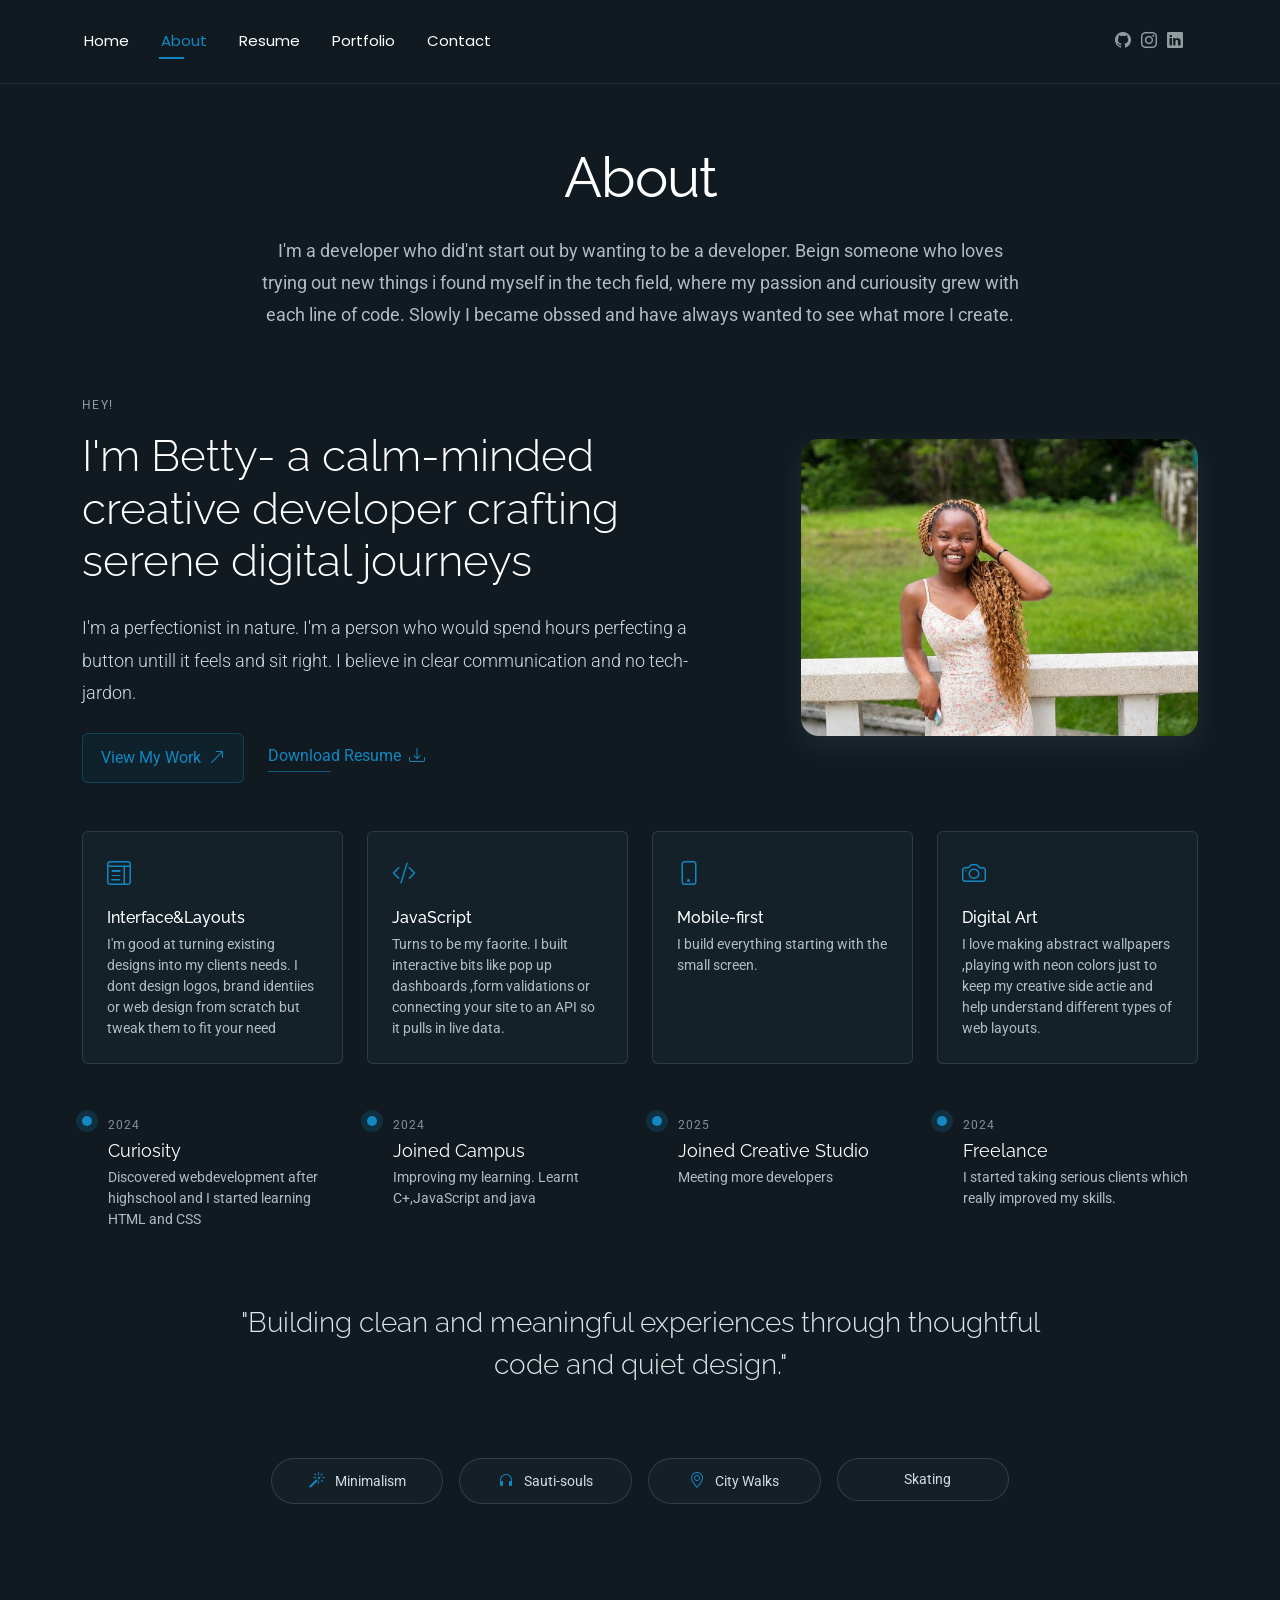
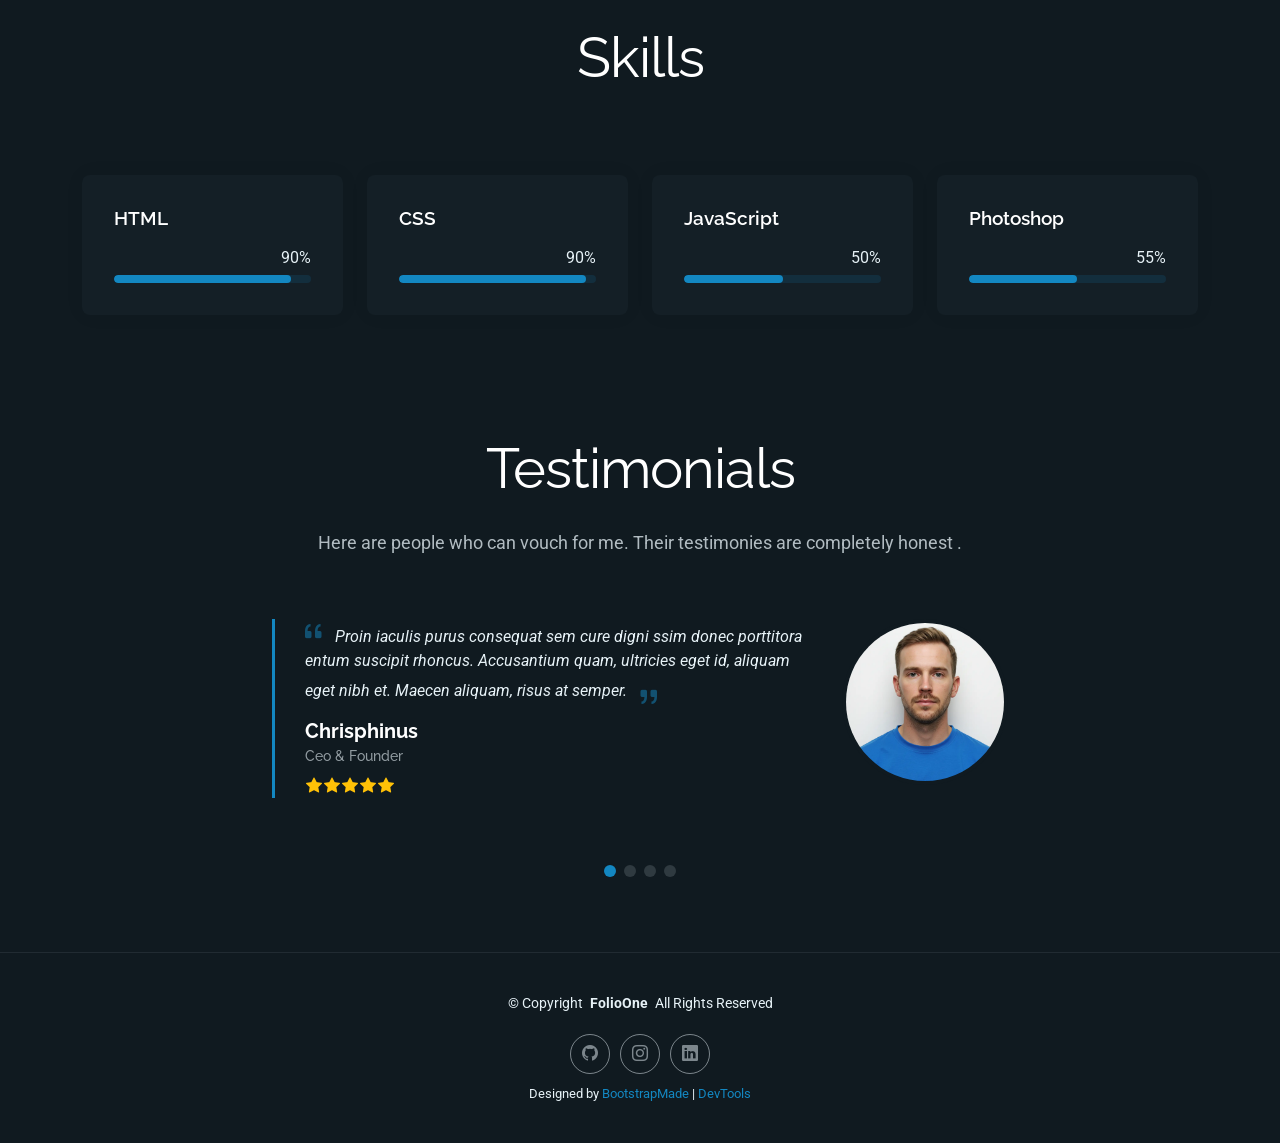
==== commit e4530f58: "deleted some files and added more information" ====
--- a/FolioOne/about.html
+++ b/FolioOne/about.html
@@ -51,7 +51,6 @@
           <li><a href="index.html">Home</a></li>
           <li><a href="about.html" class="active">About</a></li>
           <li><a href="resume.html">Resume</a></li>
-          <li><a href="services.html">Services</a></li>
           <li><a href="portfolio.html">Portfolio</a></li>
           <li><a href="contact.html">Contact</a></li>
         </ul>
@@ -61,7 +60,7 @@
       <div class="header-social-links">
         <a href="https://github.com/BettyInCode" class="github"><i class="bi bi-github"></i></a>
         <a href="https://www.instagram.com/miss.mutheu_b?stkn=MXByYXBncjUydWx3aQ%3D%3D" class="instagram"><i class="bi bi-instagram"></i></a>
-        <a href="https://www.linkedin.com/in/betty-mutheu-70a100353/"" class="linkedin"><i class="bi bi-linkedin"></i></a>
+        <a href="https://www.linkedin.com/in/betty-mutheu-70a100353/" class="linkedin"><i class="bi bi-linkedin"></i></a>
       </div>
 
     </div>
@@ -219,8 +218,8 @@
           </div>
           <div class="col-6 col-md-3 col-lg-2" data-aos="zoom-in" data-aos-delay="240">
             <div class="fact-pill">
-              <i class="bi bi-brush"></i>
-              <span>Sketching</span>
+              <i class="bi bi-shoes"></i>
+              <span>Skating</span>
             </div>
           </div>
         </div>
@@ -236,7 +235,6 @@
       <!-- Section Title -->
       <div class="container section-title" data-aos="fade-up">
         <h2>Skills</h2>
-        <p>Necessitatibus eius consequatur ex aliquid fuga eum quidem sint consectetur velit. Sed ut perspiciatis unde omnis iste natus error sit voluptatem accusantium doloremque laudantium totam rem aperiam</p>
       </div><!-- End Section Title -->
 
       <div class="container" data-aos="fade-up" data-aos-delay="100">
@@ -246,7 +244,6 @@
           <div class="col-md-6 col-lg-3" data-aos="fade-up" data-aos-delay="100">
             <div class="skill-box">
               <h3>HTML</h3>
-              <p>Sed ut perspiciatis unde omnis iste natus error sit voluptatem.</p>
               <span class="text-end d-block">90%</span>
               <div class="progress">
                 <div class="progress-bar" role="progressbar" aria-valuenow="90" aria-valuemin="0" aria-valuemax="100"></div>
@@ -257,7 +254,6 @@
           <div class="col-md-6 col-lg-3" data-aos="fade-up" data-aos-delay="200">
             <div class="skill-box">
               <h3>CSS</h3>
-              <p>Nemo enim ipsam voluptatem quia voluptas sit aspernatur.</p>
               <span class="text-end d-block">90%</span>
               <div class="progress">
                 <div class="progress-bar" role="progressbar" aria-valuenow="95" aria-valuemin="0" aria-valuemax="100"></div>
@@ -268,10 +264,9 @@
           <div class="col-md-6 col-lg-3" data-aos="fade-up" data-aos-delay="300">
             <div class="skill-box">
               <h3>JavaScript</h3>
-              <p>Neque porro quisquam est qui dolorem ipsum quia dolor.</p>
-              <span class="text-end d-block">80%</span>
+              <span class="text-end d-block">50%</span>
               <div class="progress">
-                <div class="progress-bar" role="progressbar" aria-valuenow="80" aria-valuemin="0" aria-valuemax="100"></div>
+                <div class="progress-bar" role="progressbar" aria-valuenow="50" aria-valuemin="0" aria-valuemax="100"></div>
               </div>
             </div>
           </div>
@@ -279,7 +274,6 @@
           <div class="col-md-6 col-lg-3" data-aos="fade-up" data-aos-delay="400">
             <div class="skill-box">
               <h3>Photoshop</h3>
-              <p>Quis autem vel eum iure reprehenderit qui in ea voluptate.</p>
               <span class="text-end d-block">55%</span>
               <div class="progress">
                 <div class="progress-bar" role="progressbar" aria-valuenow="55" aria-valuemin="0" aria-valuemax="100">
@@ -295,7 +289,7 @@
     </section><!-- /Skills Section -->
 
     <!-- Stats Section -->
-    <section id="stats" class="stats section dark-background">
+    <!-- <section id="stats" class="stats section dark-background">
 
       <div class="container" data-aos="fade-up" data-aos-delay="100">
 
@@ -330,7 +324,7 @@
         </div>
       </div>
 
-    </section><!-- /Stats Section -->
+    </section>/Stats Section -->
 
     <!-- Testimonials Section -->
     <section id="testimonials" class="testimonials section">
@@ -338,7 +332,7 @@
       <!-- Section Title -->
       <div class="container section-title" data-aos="fade-up">
         <h2>Testimonials</h2>
-        <p>Necessitatibus eius consequatur ex aliquid fuga eum quidem sint consectetur velit</p>
+        <p>Here are people who can vouch for me. Their testimonies are completely honest .</p>
       </div><!-- End Section Title -->
 
       <div class="container" data-aos="fade-up" data-aos-delay="100">
@@ -371,7 +365,7 @@
                         <span>Proin iaculis purus consequat sem cure digni ssim donec porttitora entum suscipit rhoncus. Accusantium quam, ultricies eget id, aliquam eget nibh et. Maecen aliquam, risus at semper.</span>
                         <i class="bi bi-quote quote-icon-right"></i>
                       </p>
-                      <h3>Saul Goodman</h3>
+                      <h3>Chrisphinus</h3>
                       <h4>Ceo &amp; Founder</h4>
                       <div class="stars">
                         <i class="bi bi-star-fill"></i><i class="bi bi-star-fill"></i><i class="bi bi-star-fill"></i><i class="bi bi-star-fill"></i><i class="bi bi-star-fill"></i>
@@ -395,7 +389,7 @@
                         <span>Export tempor illum tamen malis malis eram quae irure esse labore quem cillum quid cillum eram malis quorum velit fore eram velit sunt aliqua noster fugiat irure amet legam anim culpa.</span>
                         <i class="bi bi-quote quote-icon-right"></i>
                       </p>
-                      <h3>Sara Wilsson</h3>
+                      <h3>Ikrimat Said</h3>
                       <h4>Designer</h4>
                       <div class="stars">
                         <i class="bi bi-star-fill"></i><i class="bi bi-star-fill"></i><i class="bi bi-star-fill"></i><i class="bi bi-star-fill"></i><i class="bi bi-star-fill"></i>
@@ -416,18 +410,18 @@
                     <div class="testimonial-content">
                       <p>
                         <i class="bi bi-quote quote-icon-left"></i>
-                        <span>Enim nisi quem export duis labore cillum quae magna enim sint quorum nulla quem veniam duis minim tempor labore quem eram duis noster aute amet eram fore quis sint minim.</span>
+                        <span></span>
                         <i class="bi bi-quote quote-icon-right"></i>
                       </p>
-                      <h3>Jena Karlis</h3>
-                      <h4>Store Owner</h4>
+                      <h3>Mercy Jerop</h3>
+                      <h4>Civil Engineer</h4>
                       <div class="stars">
                         <i class="bi bi-star-fill"></i><i class="bi bi-star-fill"></i><i class="bi bi-star-fill"></i><i class="bi bi-star-fill"></i><i class="bi bi-star-fill"></i>
                       </div>
                     </div>
                   </div>
                   <div class="col-lg-2 text-center">
-                    <img src="assets/img/person/person-f-12.webp" class="img-fluid testimonial-img" alt="">
+                    <img src="assets/img/person/jerop.jpg" class="img-fluid testimonial-img" alt="Jerop">
                   </div>
                 </div>
               </div>
@@ -474,8 +468,7 @@
         <p>© <span>Copyright</span> <strong class="px-1 sitename">FolioOne</strong> <span>All Rights Reserved<br></span></p>
       </div>
       <div class="social-links d-flex justify-content-center">
-        <a href=""><i class="bi bi-twitter-x"></i></a>
-        <a href=""><i class="bi bi-facebook"></i></a>
+        <a href=""><i class="bi bi-github"></i></a>
         <a href=""><i class="bi bi-instagram"></i></a>
         <a href=""><i class="bi bi-linkedin"></i></a>
       </div>
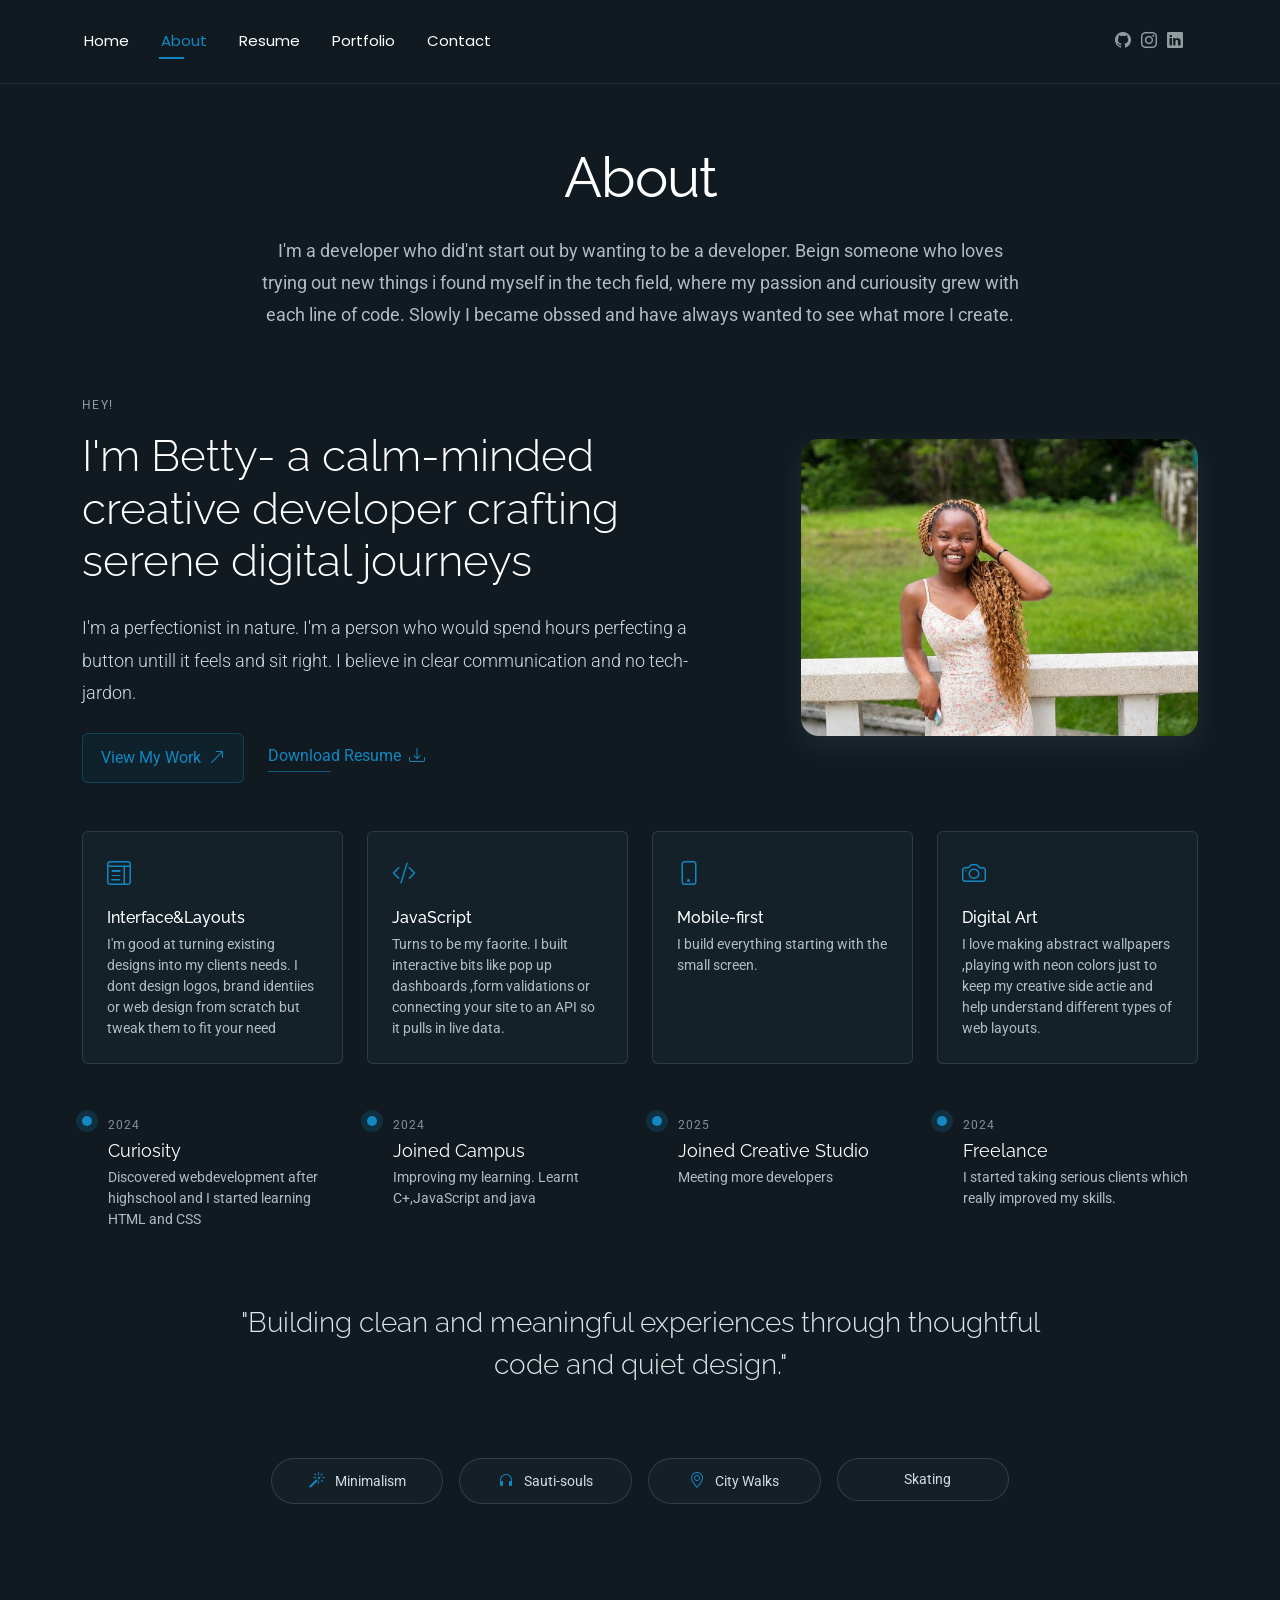
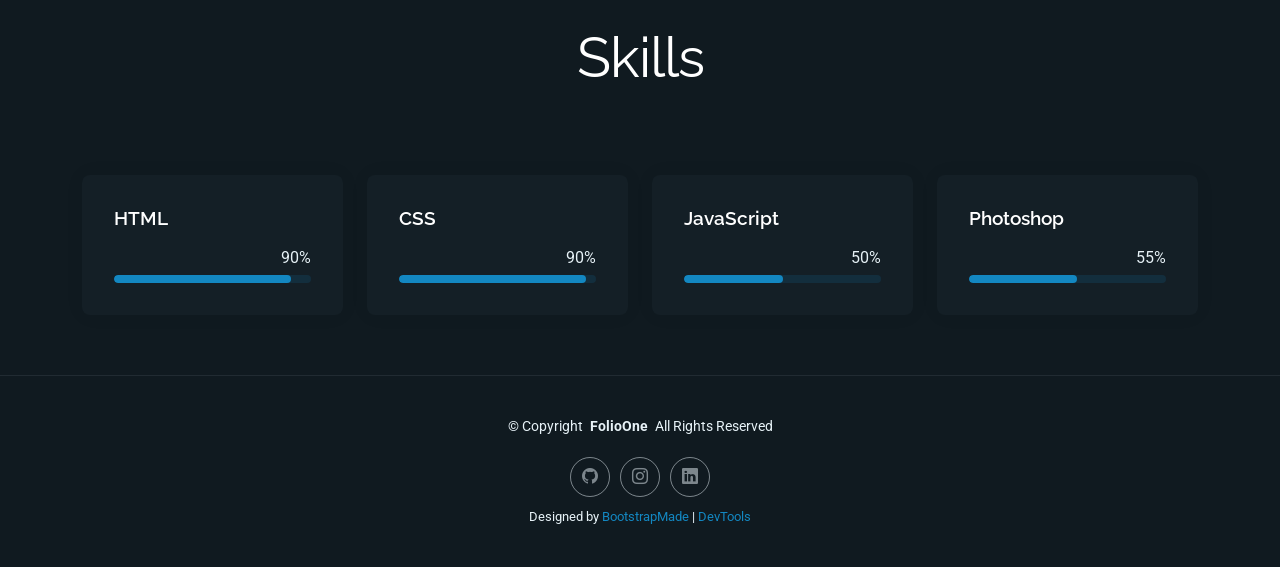
==== commit b0ddfa69: "added details in the contact page" ====
--- a/FolioOne/about.html
+++ b/FolioOne/about.html
@@ -327,15 +327,15 @@
     </section>/Stats Section -->
 
     <!-- Testimonials Section -->
-    <section id="testimonials" class="testimonials section">
+    <!-- <section id="testimonials" class="testimonials section">
 
       <!-- Section Title -->
-      <div class="container section-title" data-aos="fade-up">
+      <!-- <div class="container section-title" data-aos="fade-up">
         <h2>Testimonials</h2>
         <p>Here are people who can vouch for me. Their testimonies are completely honest .</p>
-      </div><!-- End Section Title -->
-
-      <div class="container" data-aos="fade-up" data-aos-delay="100">
+      </div> -->
+
+      <!-- <div class="container" data-aos="fade-up" data-aos-delay="100">
 
         <div class="swiper init-swiper">
           <script type="application/json" class="swiper-config">
@@ -379,7 +379,7 @@
               </div>
             </div><!-- End testimonial item -->
 
-            <div class="swiper-slide">
+            <!-- <div class="swiper-slide">
               <div class="testimonial-item">
                 <div class="row gy-4 justify-content-center">
                   <div class="col-lg-6">
@@ -403,7 +403,7 @@
               </div>
             </div><!-- End testimonial item -->
 
-            <div class="swiper-slide">
+            <!-- <div class="swiper-slide">
               <div class="testimonial-item">
                 <div class="row gy-4 justify-content-center">
                   <div class="col-lg-6">
@@ -425,9 +425,9 @@
                   </div>
                 </div>
               </div>
-            </div><!-- End testimonial item -->
-
-            <div class="swiper-slide">
+            </div>End testimonial item -->
+
+            <!-- <div class="swiper-slide">
               <div class="testimonial-item">
                 <div class="row gy-4 justify-content-center">
                   <div class="col-lg-6">
@@ -449,15 +449,15 @@
                   </div>
                 </div>
               </div>
-            </div><!-- End testimonial item -->
-
-          </div>
+            </div>End testimonial item -->
+
+          <!-- </div>
           <div class="swiper-pagination"></div>
-        </div>
-
-      </div>
-
-    </section><!-- /Testimonials Section -->
+        </div> -->
+
+      </div> 
+
+    </section> 
 
   </main>
 
